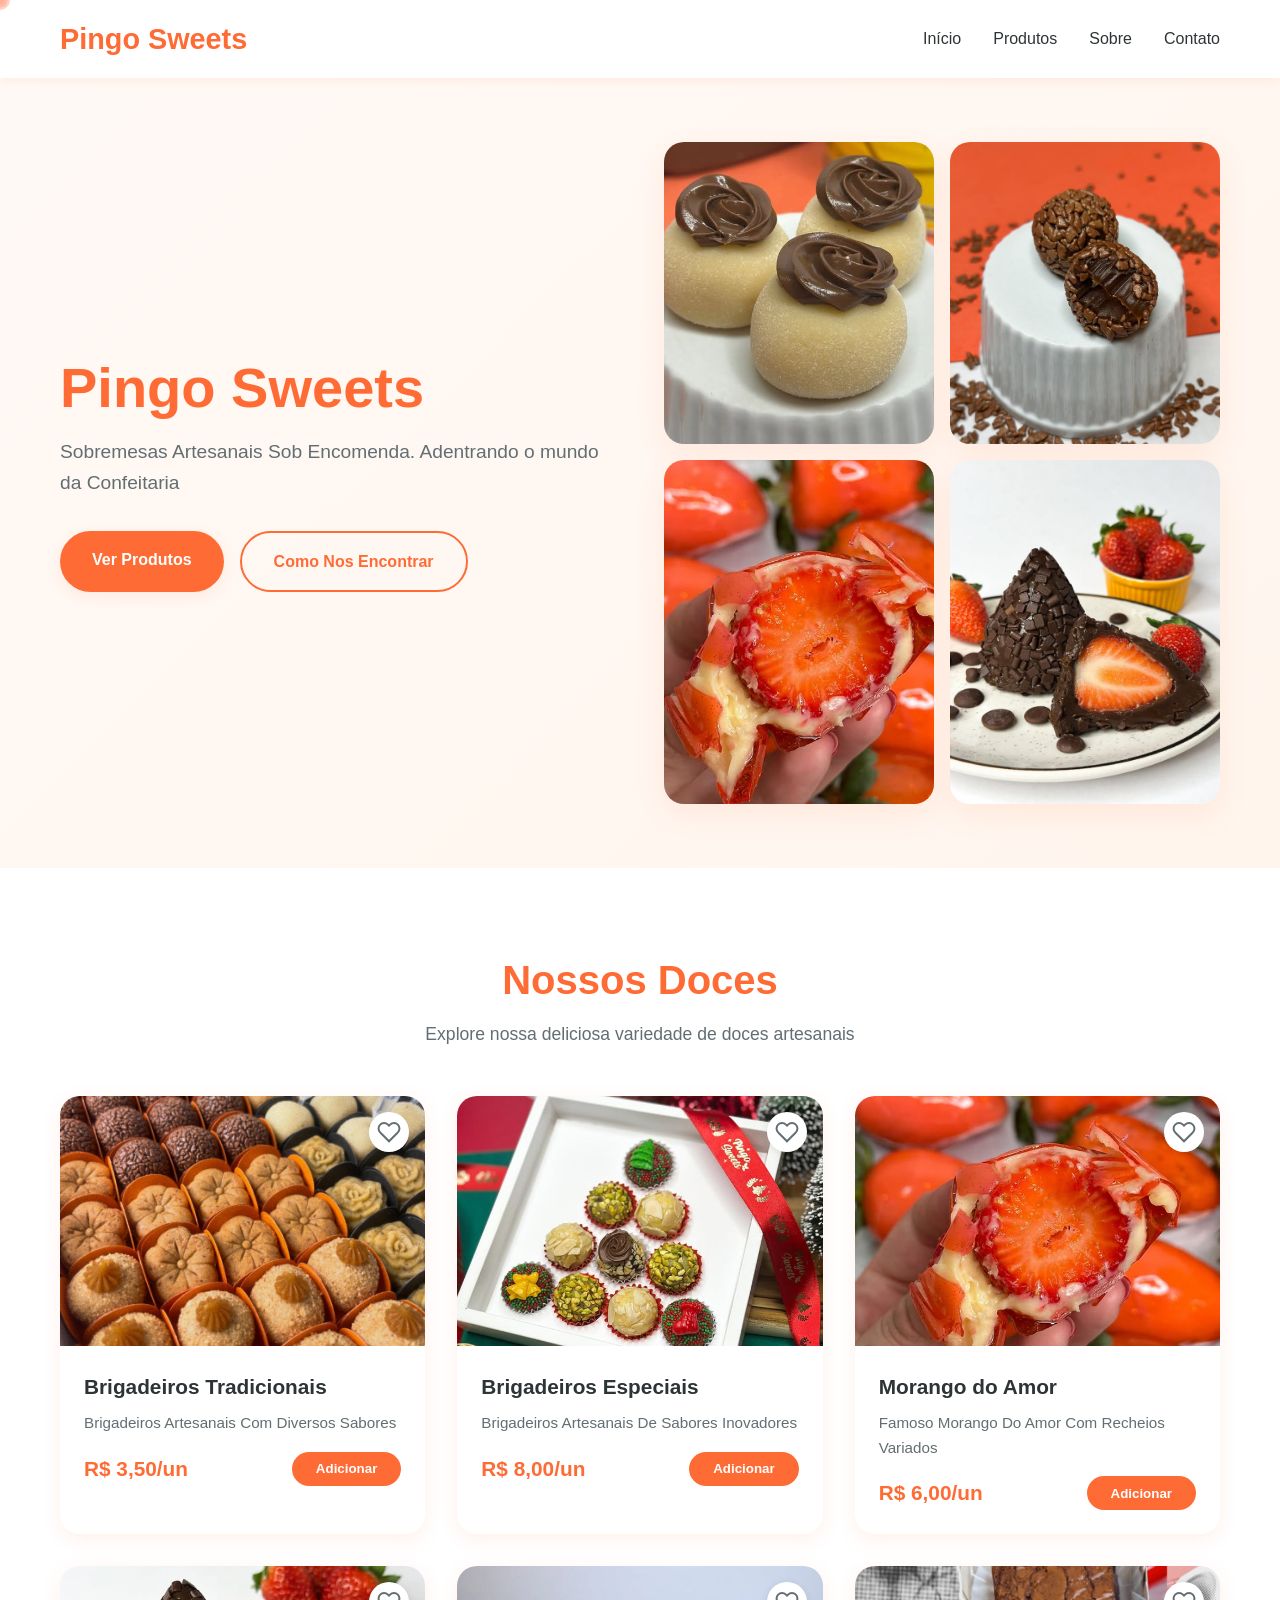
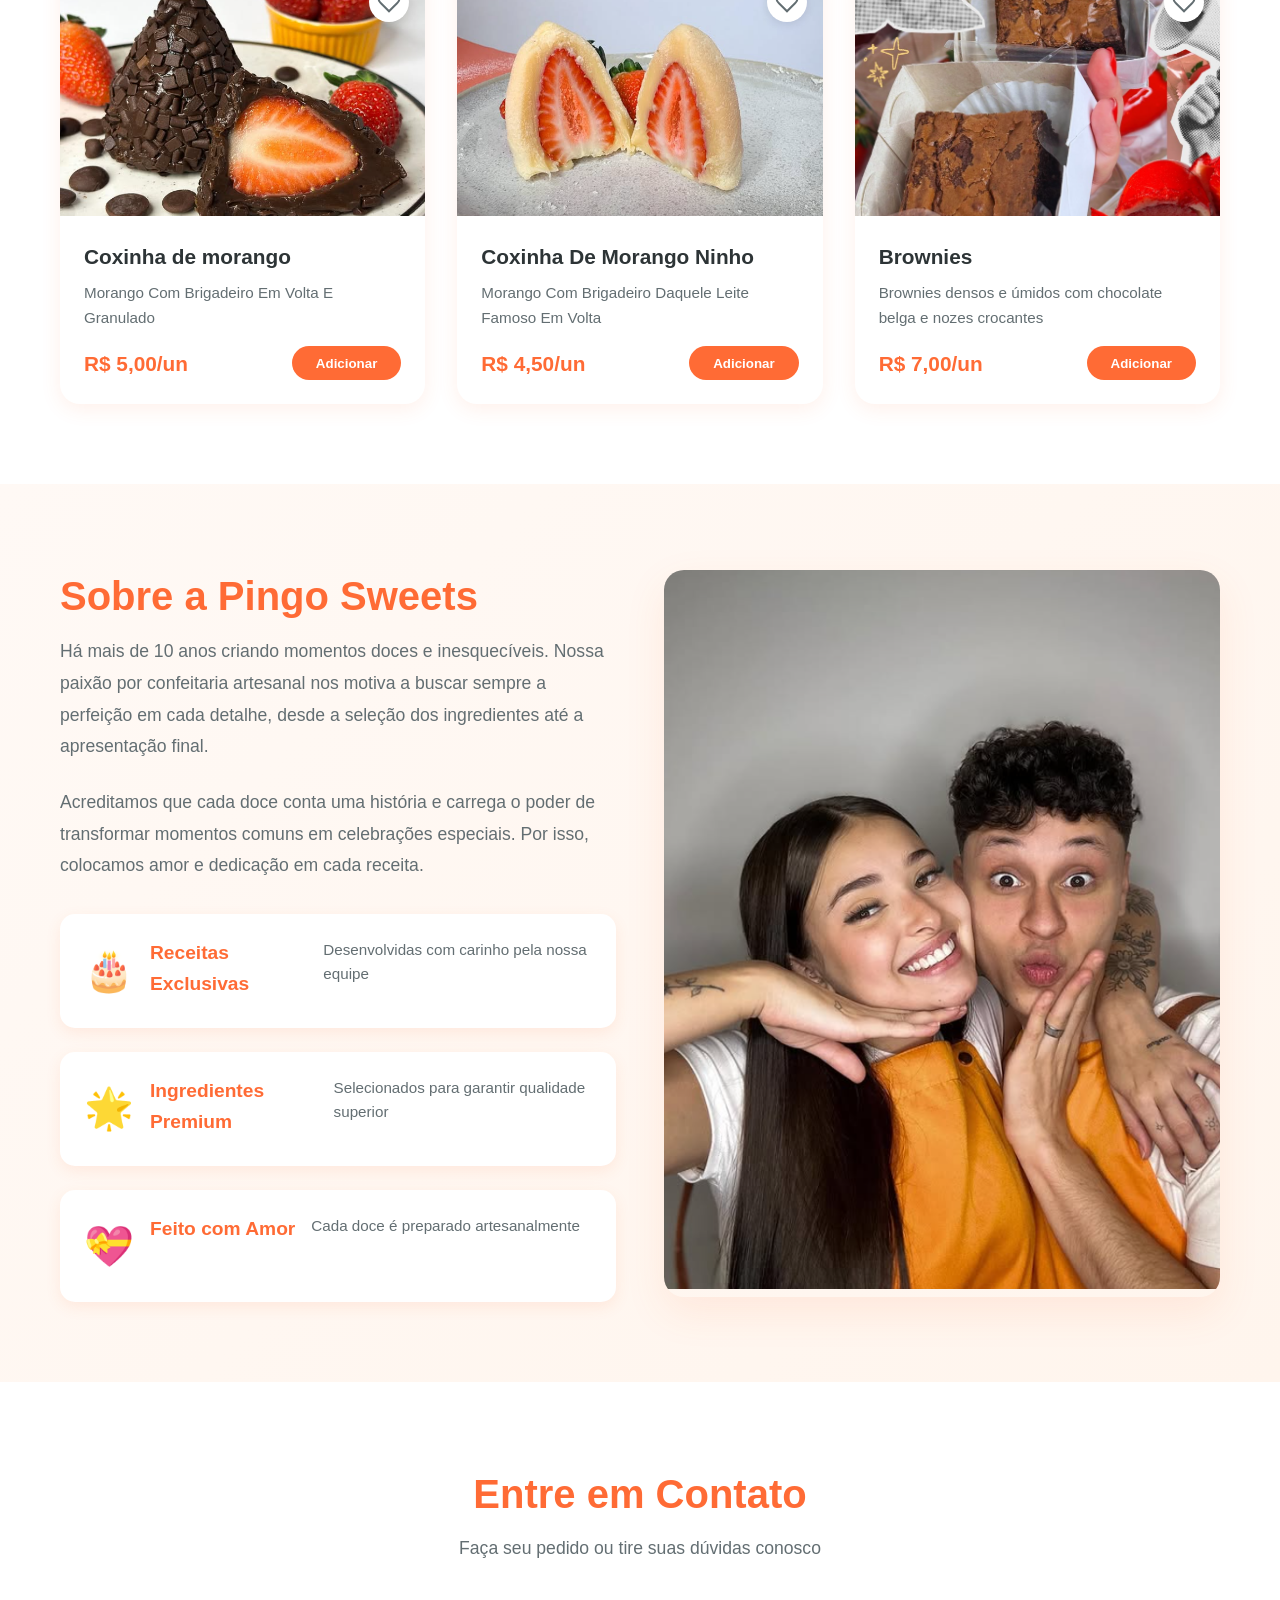
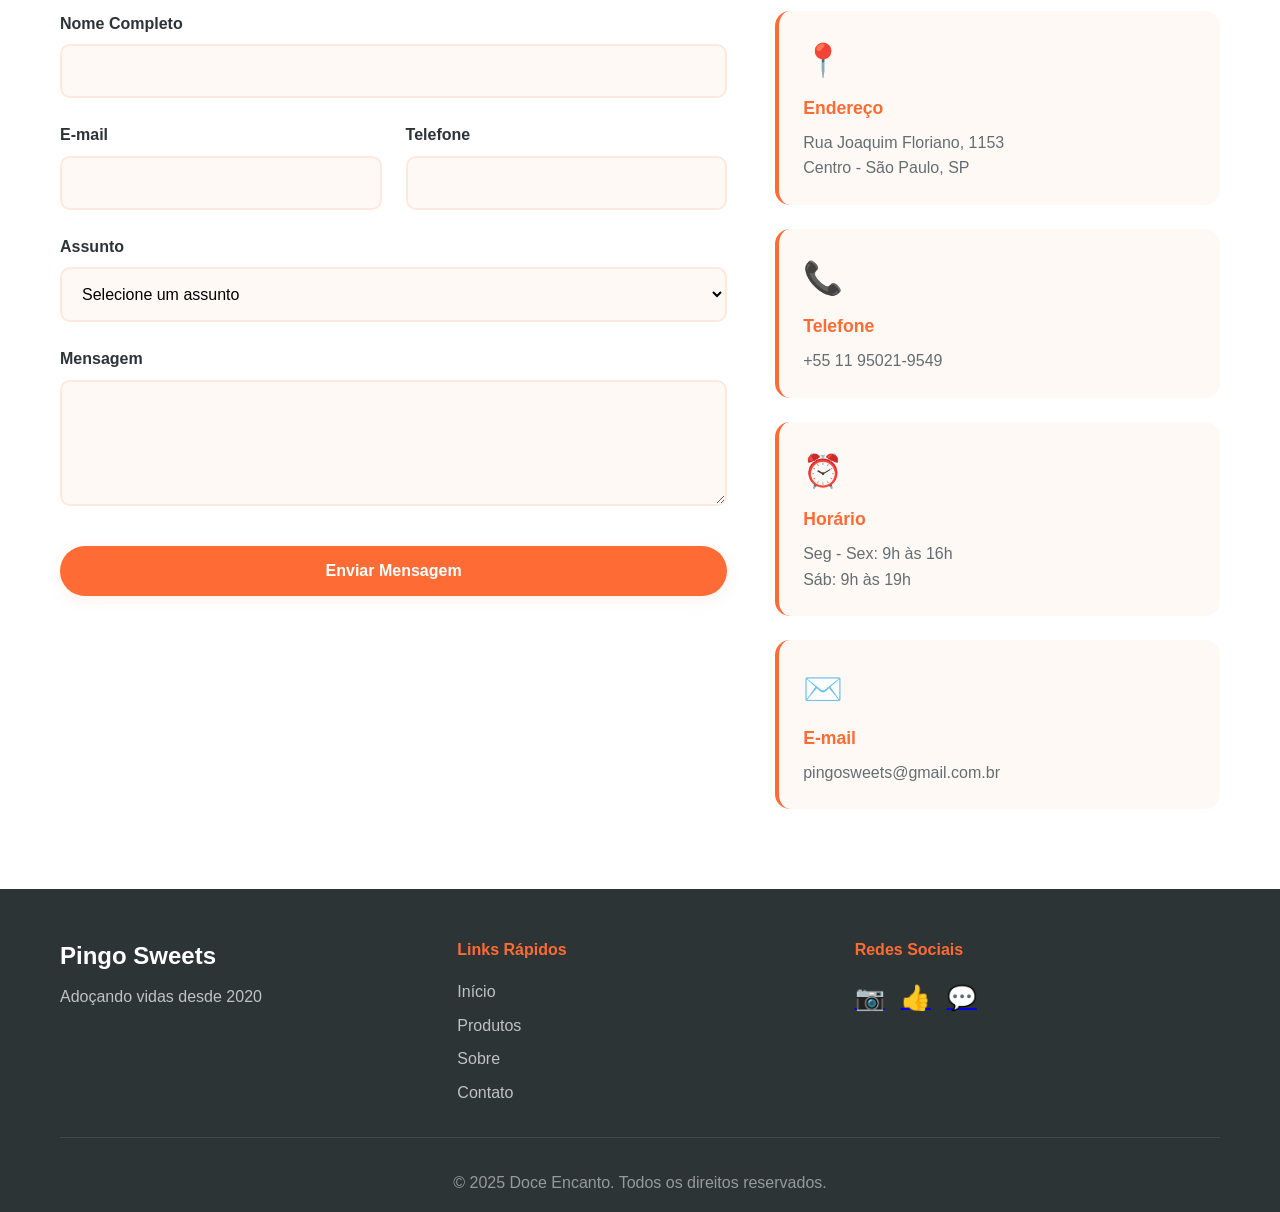
==== arquivos-vscode/index.html @ 6683da16 "mais algumas configurações" ====
<!DOCTYPE html>
<html lang="pt-BR">
<head>
    <meta charset="UTF-8">
    <meta name="viewport" content="width=device-width, initial-scale=1.0">
    <title>Pingo Sweets - Doces Artesanais</title>
    <link rel="stylesheet" href="styles.css">
</head>
<body>
    <!-- Header -->
    <header class="header">
        <div class="container">
            <div class="header-content">
                <h1 class="logo">Pingo Sweets</h1>
                <nav class="nav">
                    <a href="#home" class="nav-link">Início</a>
                    <a href="#products" class="nav-link">Produtos</a>
                    <a href="#about" class="nav-link">Sobre</a>
                    <a href="#contact" class="nav-link">Contato</a>
                </nav>
                <button class="menu-toggle" aria-label="Menu">
                    <span></span>
                    <span></span>
                    <span></span>
                </button>
            </div>
        </div>
    </header>

    <!-- Hero Section -->
    <section id="home" class="hero">
        <div class="container">
            <div class="hero-content">
                <div class="hero-text">
                    <h2 class="hero-title">Pingo Sweets</h2>
                    <p class="hero-description">
                        Sobremesas Artesanais Sob Encomenda. Adentrando o mundo da Confeitaria
                    </p>
                    <div class="hero-buttons">
                        <a href="#products" class="btn btn-primary">Ver Produtos</a>
                        <a href="#contact" class="btn btn-secondary">Como Nos Encontrar</a>
                    </div>
                </div>
                <div class="hero-images">
                    <div class="image-card" data-tilt>
                        <img src="../imagens/ninho-nutella.png" alt="Brigadeiros de ninho com nutella">
                    </div>
                    <div class="image-card" data-tilt>
                        <img src="../imagens/tradicional.png" alt="Brigadeiros tradicionais">
                    </div>
                    <div class="image-card" data-tilt>
                        <img src="../imagens/morango-do-amor.png" alt="Morango do Amor">
                    </div>
                    <div class="image-card" data-tilt>
                        <img src="../imagens/morango-brigadeiro.png" alt="Cake pops">
                    </div>
                </div>
            </div>
        </div>
    </section>

    <!-- Products Section -->
    <section id="products" class="products">
        <div class="container">
            <div class="section-header">
                <h2 class="section-title">Nossos Doces</h2>
                <p class="section-description">Explore nossa deliciosa variedade de doces artesanais</p>
            </div>
            <div class="products-grid">
                <div class="product-card">
                    <div class="product-image">
                        <img src="../imagens/encomenda.png" alt="Brigadeiros Gourmet">
                        <button class="favorite-btn" aria-label="Favoritar">
                            <svg width="24" height="24" viewBox="0 0 24 24" fill="none" stroke="currentColor" stroke-width="2">
                                <path d="M20.84 4.61a5.5 5.5 0 0 0-7.78 0L12 5.67l-1.06-1.06a5.5 5.5 0 0 0-7.78 7.78l1.06 1.06L12 21.23l7.78-7.78 1.06-1.06a5.5 5.5 0 0 0 0-7.78z"></path>
                            </svg>
                        </button>
                    </div>
                    <div class="product-info">
                        <h3 class="product-name">Brigadeiros Tradicionais</h3>
                        <p class="product-description">Brigadeiros Artesanais Com Diversos Sabores </p>
                        <div class="product-footer">
                            <span class="product-price">R$ 3,50/un</span>
                            <button class="btn-add">Adicionar</button>
                        </div>
                    </div>
                </div>

                <div class="product-card">
                    <div class="product-image">
                        <img src="../imagens/caixinha-natal.png" alt="Brownies deliciosos">
                        <button class="favorite-btn" aria-label="Favoritar">
                            <svg width="24" height="24" viewBox="0 0 24 24" fill="none" stroke="currentColor" stroke-width="2">
                                <path d="M20.84 4.61a5.5 5.5 0 0 0-7.78 0L12 5.67l-1.06-1.06a5.5 5.5 0 0 0-7.78 7.78l1.06 1.06L12 21.23l7.78-7.78 1.06-1.06a5.5 5.5 0 0 0 0-7.78z"></path>
                            </svg>
                        </button>
                    </div>
                    <div class="product-info">
                        <h3 class="product-name">Brigadeiros Especiais </h3>
                        <p class="product-description">Brigadeiros Artesanais De Sabores Inovadores </p>
                        <div class="product-footer">
                            <span class="product-price">R$ 8,00/un</span>
                            <button class="btn-add">Adicionar</button>
                        </div>
                    </div>
                </div>

                <div class="product-card">
                    <div class="product-image">
                        <img src="../imagens/morango-do-amor.png" alt="Morango do Amor">
                        <button class="favorite-btn" aria-label="Favoritar">
                            <svg width="24" height="24" viewBox="0 0 24 24" fill="none" stroke="currentColor" stroke-width="2">
                                <path d="M20.84 4.61a5.5 5.5 0 0 0-7.78 0L12 5.67l-1.06-1.06a5.5 5.5 0 0 0-7.78 7.78l1.06 1.06L12 21.23l7.78-7.78 1.06-1.06a5.5 5.5 0 0 0 0-7.78z"></path>
                            </svg>
                        </button>
                    </div>
                    <div class="product-info">
                        <h3 class="product-name">Morango do Amor</h3>
                        <p class="product-description">Famoso Morango Do Amor Com Recheios Variados </p>
                        <div class="product-footer">
                            <span class="product-price">R$ 6,00/un</span>
                            <button class="btn-add">Adicionar</button>
                        </div>
                    </div>
                </div>

                <div class="product-card">
                    <div class="product-image">
                        <img src="../imagens/morango-brigadeiro.png" alt="coxinha de morango com brigadeiro">
                        <button class="favorite-btn" aria-label="Favoritar">
                            <svg width="24" height="24" viewBox="0 0 24 24" fill="none" stroke="currentColor" stroke-width="2">
                                <path d="M20.84 4.61a5.5 5.5 0 0 0-7.78 0L12 5.67l-1.06-1.06a5.5 5.5 0 0 0-7.78 7.78l1.06 1.06L12 21.23l7.78-7.78 1.06-1.06a5.5 5.5 0 0 0 0-7.78z"></path>
                            </svg>
                        </button>
                    </div>
                    <div class="product-info">
                        <h3 class="product-name">Coxinha de morango </h3>
                        <p class="product-description">Morango Com Brigadeiro Em Volta E Granulado</p>
                        <div class="product-footer">
                            <span class="product-price">R$ 5,00/un</span>
                            <button class="btn-add">Adicionar</button>
                        </div>
                    </div>
                </div>

                <div class="product-card">
                    <div class="product-image">
                        <img src="../imagens/morango-ninho.png" alt="coxinha de morango sabor brigadeiro de leite ninho">
                        <button class="favorite-btn" aria-label="Favoritar">
                            <svg width="24" height="24" viewBox="0 0 24 24" fill="none" stroke="currentColor" stroke-width="2">
                                <path d="M20.84 4.61a5.5 5.5 0 0 0-7.78 0L12 5.67l-1.06-1.06a5.5 5.5 0 0 0-7.78 7.78l1.06 1.06L12 21.23l7.78-7.78 1.06-1.06a5.5 5.5 0 0 0 0-7.78z"></path>
                            </svg>
                        </button>
                    </div>
                    <div class="product-info">
                        <h3 class="product-name">Coxinha De Morango Ninho</h3>
                        <p class="product-description">Morango Com Brigadeiro Daquele Leite Famoso Em Volta</p>
                        <div class="product-footer">
                            <span class="product-price">R$ 4,50/un</span>
                            <button class="btn-add">Adicionar</button>
                        </div>
                    </div>
                </div>

                <div class="product-card">
                    <div class="product-image">
                        <img src="../imagens/brownie1.png" alt="Brownies">
                        <button class="favorite-btn" aria-label="Favoritar">
                            <svg width="24" height="24" viewBox="0 0 24 24" fill="none" stroke="currentColor" stroke-width="2">
                                <path d="M20.84 4.61a5.5 5.5 0 0 0-7.78 0L12 5.67l-1.06-1.06a5.5 5.5 0 0 0-7.78 7.78l1.06 1.06L12 21.23l7.78-7.78 1.06-1.06a5.5 5.5 0 0 0 0-7.78z"></path>
                            </svg>
                        </button>
                    </div>
                    <div class="product-info">
                        <h3 class="product-name">Brownies</h3>
                        <p class="product-description">Brownies densos e úmidos com chocolate belga e nozes crocantes</p>
                        <div class="product-footer">
                            <span class="product-price">R$ 7,00/un</span>
                            <button class="btn-add">Adicionar</button>
                        </div>
                    </div>
                </div>
            </div>
        </div>
    </section>

    <!-- About Section -->
    <section id="about" class="about">
        <div class="container">
            <div class="about-content">
                <div class="about-text">
                    <h2 class="section-title">Sobre a Pingo Sweets</h2>
                    <p class="about-description">
                        Há mais de 10 anos criando momentos doces e inesquecíveis. Nossa paixão por confeitaria 
                        artesanal nos motiva a buscar sempre a perfeição em cada detalhe, desde a seleção dos 
                        ingredientes até a apresentação final.
                    </p>
                    <p class="about-description">
                        Acreditamos que cada doce conta uma história e carrega o poder de transformar momentos 
                        comuns em celebrações especiais. Por isso, colocamos amor e dedicação em cada receita.
                    </p>
                    <div class="features">
                        <div class="feature-item">
                            <div class="feature-icon">🎂</div>
                            <h3 class="feature-title">Receitas Exclusivas</h3>
                            <p class="feature-description">Desenvolvidas com carinho pela nossa equipe</p>
                        </div>
                        <div class="feature-item">
                            <div class="feature-icon">🌟</div>
                            <h3 class="feature-title">Ingredientes Premium</h3>
                            <p class="feature-description">Selecionados para garantir qualidade superior</p>
                        </div>
                        <div class="feature-item">
                            <div class="feature-icon">💝</div>
                            <h3 class="feature-title">Feito com Amor</h3>
                            <p class="feature-description">Cada doce é preparado artesanalmente</p>
                        </div>
                    </div>
                </div>
                <div class="about-image">
                    <img src="../imagens/diogo-e-gabi.png" alt="Nossa confeitaria">
                </div>
            </div>
        </div>
    </section>

    <!-- Contact Section -->
    <section id="contact" class="contact">
        <div class="container">
            <div class="section-header">
                <h2 class="section-title">Entre em Contato</h2>
                <p class="section-description">Faça seu pedido ou tire suas dúvidas conosco</p>
            </div>
            <div class="contact-content">
                <form class="contact-form" id="contactForm">
                    <div class="form-group">
                        <label for="name">Nome Completo</label>
                        <input type="text" id="name" name="name" required>
                    </div>
                    <div class="form-row">
                        <div class="form-group">
                            <label for="email">E-mail</label>
                            <input type="email" id="email" name="email" required>
                        </div>
                        <div class="form-group">
                            <label for="phone">Telefone</label>
                            <input type="tel" id="phone" name="phone" required>
                        </div>
                    </div>
                    <div class="form-group">
                        <label for="subject">Assunto</label>
                        <select id="subject" name="subject" required>
                            <option value="">Selecione um assunto</option>
                            <option value="pedido">Fazer um Pedido</option>
                            <option value="orcamento">Solicitar Orçamento</option>
                            <option value="duvida">Tirar Dúvidas</option>
                            <option value="outro">Outro</option>
                        </select>
                    </div>
                    <div class="form-group">
                        <label for="message">Mensagem</label>
                        <textarea id="message" name="message" rows="5" required></textarea>
                    </div>
                    <button type="submit" class="btn btn-primary btn-submit">Enviar Mensagem</button>
                </form>
                <div class="contact-info">
                    <div class="info-card">
                        <div class="info-icon">📍</div>
                        <h3>Endereço</h3>
                        <p>Rua Joaquim Floriano, 1153<br>Centro - São Paulo, SP</p>
                    </div>
                    <div class="info-card">
                        <div class="info-icon">📞</div>
                        <h3>Telefone</h3>
                        <p>+55 11 95021-9549</p>
                    </div>
                    <div class="info-card">
                        <div class="info-icon">⏰</div>
                        <h3>Horário</h3>
                        <p>Seg - Sex: 9h às 16h<br>Sáb: 9h às 19h</p>
                    </div>
                    <div class="info-card">
                        <div class="info-icon">✉️</div>
                        <h3>E-mail</h3>
                        <p>pingosweets@gmail.com.br</p>
                    </div>
                </div>
            </div>
        </div>
    </section>

    <!-- Footer -->
    <footer class="footer">
        <div class="container">
            <div class="footer-content">
                <div class="footer-section">
                    <h3 class="footer-title">Pingo Sweets</h3>
                    <p class="footer-text">Adoçando vidas desde 2020</p>
                </div>
                <div class="footer-section">
                    <h4 class="footer-subtitle">Links Rápidos</h4>
                    <ul class="footer-links">
                        <li><a href="#home">Início</a></li>
                        <li><a href="#products">Produtos</a></li>
                        <li><a href="#about">Sobre</a></li>
                        <li><a href="#contact">Contato</a></li>
                    </ul>
                </div>
                <div class="footer-section">
                    <h4 class="footer-subtitle">Redes Sociais</h4>
                    <div class="social-links">
                        <a href="https://www.instagram.com/pingo_sweets/" aria-label="Instagram">📷</a>
                        <a href="#" aria-label="Facebook">👍</a>
                        <a href="+55 11 95021-9549" aria-label="WhatsApp">💬</a>
                    </div>
                </div>
            </div>
            <div class="footer-bottom">
                <p>&copy; 2025 Doce Encanto. Todos os direitos reservados.</p>
            </div>
        </div>
    </footer>

    <script src="script.js"></script>
</body>
</html>
---- arquivos-vscode/styles.css ----
/* Reset e Variáveis */
* {
  margin: 0;
  padding: 0;
  box-sizing: border-box;
}

:root {
  --primary: #ff6b35;
  --primary-dark: #e55a2b;
  --primary-light: #ff8c5f;
  --secondary: #ffd23f;
  --accent: #ff4757;
  --background: #fff9f5;
  --surface: #ffffff;
  --text: #2d3436;
  --text-light: #636e72;
  --border: #ffe8dc;
  --shadow: rgba(255, 107, 53, 0.1);
  --shadow-hover: rgba(255, 107, 53, 0.2);
}

body {
  font-family: "Segoe UI", Tahoma, Geneva, Verdana, sans-serif;
  background-color: var(--background);
  color: var(--text);
  line-height: 1.6;
  overflow-x: hidden;
}

.container {
  max-width: 1200px;
  margin: 0 auto;
  padding: 0 20px;
}

/* Header */
.header {
  background: var(--surface);
  box-shadow: 0 2px 10px var(--shadow);
  position: sticky;
  top: 0;
  z-index: 1000;
  transition: all 0.3s ease;
}

.header.scrolled {
  box-shadow: 0 4px 20px var(--shadow-hover);
}

.header-content {
  display: flex;
  justify-content: space-between;
  align-items: center;
  padding: 1rem 0;
}

.logo {
  font-size: 1.8rem;
  font-weight: bold;
  color: var(--primary);
  cursor: pointer;
  transition: transform 0.3s ease;
}

.logo:hover {
  transform: scale(1.05);
}

.nav {
  display: flex;
  gap: 2rem;
}

.nav-link {
  color: var(--text);
  text-decoration: none;
  font-weight: 500;
  position: relative;
  transition: color 0.3s ease;
}

.nav-link::after {
  content: "";
  position: absolute;
  bottom: -5px;
  left: 0;
  width: 0;
  height: 2px;
  background: var(--primary);
  transition: width 0.3s ease;
}

.nav-link:hover {
  color: var(--primary);
}

.nav-link:hover::after {
  width: 100%;
}

.menu-toggle {
  display: none;
  flex-direction: column;
  gap: 5px;
  background: none;
  border: none;
  cursor: pointer;
  padding: 5px;
}

.menu-toggle span {
  width: 25px;
  height: 3px;
  background: var(--primary);
  border-radius: 3px;
  transition: all 0.3s ease;
}

/* Hero Section */
.hero {
  padding: 4rem 0;
  background: linear-gradient(135deg, var(--background) 0%, #fff5ed 100%);
}

.hero-content {
  display: grid;
  grid-template-columns: 1fr 1fr;
  gap: 3rem;
  align-items: center;
}

.hero-title {
  font-size: 3.5rem;
  color: var(--primary);
  margin-bottom: 1rem;
  line-height: 1.2;
  animation: fadeInUp 0.8s ease;
}

.hero-description {
  font-size: 1.2rem;
  color: var(--text-light);
  margin-bottom: 2rem;
  animation: fadeInUp 0.8s ease 0.2s backwards;
}

.hero-buttons {
  display: flex;
  gap: 1rem;
  animation: fadeInUp 0.8s ease 0.4s backwards;
}

.btn {
  padding: 1rem 2rem;
  border-radius: 50px;
  text-decoration: none;
  font-weight: 600;
  transition: all 0.3s ease;
  display: inline-block;
  border: none;
  cursor: pointer;
  font-size: 1rem;
}

.btn-primary {
  background: var(--primary);
  color: white;
  box-shadow: 0 4px 15px var(--shadow);
}

.btn-primary:hover {
  background: var(--primary-dark);
  transform: translateY(-2px);
  box-shadow: 0 6px 20px var(--shadow-hover);
}

.btn-secondary {
  background: transparent;
  color: var(--primary);
  border: 2px solid var(--primary);
}

.btn-secondary:hover {
  background: var(--primary);
  color: white;
  transform: translateY(-2px);
}

.hero-images {
  display: grid;
  grid-template-columns: repeat(2, 1fr);
  gap: 1rem;
  animation: fadeIn 1s ease 0.6s backwards;
}

.image-card {
  border-radius: 20px;
  overflow: hidden;
  box-shadow: 0 10px 30px var(--shadow);
  transition: all 0.4s ease;
  cursor: pointer;
  position: relative;
}

.image-card::before {
  content: "";
  position: absolute;
  top: 0;
  left: 0;
  right: 0;
  bottom: 0;
  background: linear-gradient(135deg, rgba(255, 107, 53, 0.3), rgba(255, 210, 63, 0.3));
  opacity: 0;
  transition: opacity 0.4s ease;
  z-index: 1;
}

.image-card:hover::before {
  opacity: 1;
}

.image-card:hover {
  transform: translateY(-10px) scale(1.05);
  box-shadow: 0 15px 40px var(--shadow-hover);
}

.image-card img {
  width: 100%;
  height: 100%;
  object-fit: cover;
  transition: transform 0.4s ease;
}

.image-card:hover img {
  transform: scale(1.1);
}

/* Products Section */
.products {
  padding: 5rem 0;
  background: var(--surface);
}

.section-header {
  text-align: center;
  margin-bottom: 3rem;
}

.section-title {
  font-size: 2.5rem;
  color: var(--primary);
  margin-bottom: 0.5rem;
}

.section-description {
  font-size: 1.1rem;
  color: var(--text-light);
}

.products-grid {
  display: grid;
  grid-template-columns: repeat(auto-fit, minmax(300px, 1fr));
  gap: 2rem;
}

.product-card {
  background: var(--surface);
  border-radius: 20px;
  overflow: hidden;
  box-shadow: 0 5px 20px var(--shadow);
  transition: all 0.4s ease;
  animation: fadeInUp 0.6s ease backwards;
}

.product-card:nth-child(1) {
  animation-delay: 0.1s;
}
.product-card:nth-child(2) {
  animation-delay: 0.2s;
}
.product-card:nth-child(3) {
  animation-delay: 0.3s;
}
.product-card:nth-child(4) {
  animation-delay: 0.4s;
}
.product-card:nth-child(5) {
  animation-delay: 0.5s;
}
.product-card:nth-child(6) {
  animation-delay: 0.6s;
}

.product-card:hover {
  transform: translateY(-10px);
  box-shadow: 0 10px 30px var(--shadow-hover);
}

.product-image {
  position: relative;
  overflow: hidden;
  height: 250px;
}

.product-image img {
  width: 100%;
  height: 100%;
  object-fit: cover;
  transition: transform 0.5s ease;
}

.product-card:hover .product-image img {
  transform: scale(1.15) rotate(2deg);
}

.favorite-btn {
  position: absolute;
  top: 1rem;
  right: 1rem;
  background: white;
  border: none;
  width: 40px;
  height: 40px;
  border-radius: 50%;
  display: flex;
  align-items: center;
  justify-content: center;
  cursor: pointer;
  transition: all 0.3s ease;
  box-shadow: 0 2px 10px rgba(0, 0, 0, 0.1);
  z-index: 10;
}

.favorite-btn svg {
  color: var(--text-light);
  transition: all 0.3s ease;
}

.favorite-btn:hover {
  transform: scale(1.1);
  background: var(--primary);
}

.favorite-btn:hover svg {
  color: white;
  fill: white;
}

.favorite-btn.active svg {
  fill: var(--accent);
  color: var(--accent);
}

.product-info {
  padding: 1.5rem;
}

.product-name {
  font-size: 1.3rem;
  color: var(--text);
  margin-bottom: 0.5rem;
}

.product-description {
  color: var(--text-light);
  margin-bottom: 1rem;
  font-size: 0.95rem;
}

.product-footer {
  display: flex;
  justify-content: space-between;
  align-items: center;
}

.product-price {
  font-size: 1.3rem;
  font-weight: bold;
  color: var(--primary);
}

.btn-add {
  background: var(--primary);
  color: white;
  border: none;
  padding: 0.6rem 1.5rem;
  border-radius: 25px;
  cursor: pointer;
  font-weight: 600;
  transition: all 0.3s ease;
}

.btn-add:hover {
  background: var(--primary-dark);
  transform: scale(1.05);
}

/* About Section */
.about {
  padding: 5rem 0;
  background: linear-gradient(135deg, var(--background) 0%, #fff5ed 100%);
}

.about-content {
  display: grid;
  grid-template-columns: 1fr 1fr;
  gap: 3rem;
  align-items: center;
}

.about-description {
  color: var(--text-light);
  margin-bottom: 1.5rem;
  font-size: 1.1rem;
  line-height: 1.8;
}

.features {
  display: grid;
  gap: 1.5rem;
  margin-top: 2rem;
}

.feature-item {
  display: flex;
  gap: 1rem;
  align-items: flex-start;
  padding: 1.5rem;
  background: var(--surface);
  border-radius: 15px;
  box-shadow: 0 5px 15px var(--shadow);
  transition: all 0.3s ease;
}

.feature-item:hover {
  transform: translateX(10px);
  box-shadow: 0 8px 25px var(--shadow-hover);
}

.feature-icon {
  font-size: 2.5rem;
  flex-shrink: 0;
}

.feature-title {
  color: var(--primary);
  margin-bottom: 0.3rem;
  font-size: 1.2rem;
}

.feature-description {
  color: var(--text-light);
  font-size: 0.95rem;
}

.about-image {
  border-radius: 20px;
  overflow: hidden;
  box-shadow: 0 15px 40px var(--shadow);
  transition: transform 0.4s ease;
}

.about-image:hover {
  transform: scale(1.05) rotate(2deg);
}

.about-image img {
  width: 100%;
  height: 100%;
  object-fit: cover;
}

/* Contact Section */
.contact {
  padding: 5rem 0;
  background: var(--surface);
}

.contact-content {
  display: grid;
  grid-template-columns: 1.5fr 1fr;
  gap: 3rem;
  margin-top: 3rem;
}

.contact-form {
  display: flex;
  flex-direction: column;
  gap: 1.5rem;
}

.form-row {
  display: grid;
  grid-template-columns: 1fr 1fr;
  gap: 1.5rem;
}

.form-group {
  display: flex;
  flex-direction: column;
  gap: 0.5rem;
}

.form-group label {
  color: var(--text);
  font-weight: 600;
}

.form-group input,
.form-group select,
.form-group textarea {
  padding: 1rem;
  border: 2px solid var(--border);
  border-radius: 10px;
  font-size: 1rem;
  font-family: inherit;
  transition: all 0.3s ease;
  background: var(--background);
}

.form-group input:focus,
.form-group select:focus,
.form-group textarea:focus {
  outline: none;
  border-color: var(--primary);
  box-shadow: 0 0 0 3px var(--shadow);
}

.form-group textarea {
  resize: vertical;
  min-height: 120px;
}

.btn-submit {
  width: 100%;
  margin-top: 1rem;
}

.contact-info {
  display: flex;
  flex-direction: column;
  gap: 1.5rem;
}

.info-card {
  background: var(--background);
  padding: 1.5rem;
  border-radius: 15px;
  border-left: 4px solid var(--primary);
  transition: all 0.3s ease;
}

.info-card:hover {
  transform: translateX(10px);
  box-shadow: 0 5px 20px var(--shadow);
}

.info-icon {
  font-size: 2rem;
  margin-bottom: 0.5rem;
}

.info-card h3 {
  color: var(--primary);
  margin-bottom: 0.5rem;
  font-size: 1.1rem;
}

.info-card p {
  color: var(--text-light);
  line-height: 1.6;
}

/* Footer */
.footer {
  background: var(--text);
  color: white;
  padding: 3rem 0 1rem;
}

.footer-content {
  display: grid;
  grid-template-columns: repeat(3, 1fr);
  gap: 2rem;
  margin-bottom: 2rem;
}

.footer-title {
  font-size: 1.5rem;
  margin-bottom: 0.5rem;
}

.footer-text {
  color: rgba(255, 255, 255, 0.7);
}

.footer-subtitle {
  color: var(--primary);
  margin-bottom: 1rem;
}

.footer-links {
  list-style: none;
  display: flex;
  flex-direction: column;
  gap: 0.5rem;
}

.footer-links a {
  color: rgba(255, 255, 255, 0.7);
  text-decoration: none;
  transition: color 0.3s ease;
}

.footer-links a:hover {
  color: var(--primary);
}

.social-links {
  display: flex;
  gap: 1rem;
}

.social-links a {
  font-size: 1.5rem;
  transition: transform 0.3s ease;
}

.social-links a:hover {
  transform: scale(1.2);
}

.footer-bottom {
  text-align: center;
  padding-top: 2rem;
  border-top: 1px solid rgba(255, 255, 255, 0.1);
  color: rgba(255, 255, 255, 0.5);
}

/* Animations */
@keyframes fadeIn {
  from {
    opacity: 0;
  }
  to {
    opacity: 1;
  }
}

@keyframes fadeInUp {
  from {
    opacity: 0;
    transform: translateY(30px);
  }
  to {
    opacity: 1;
    transform: translateY(0);
  }
}

/* Responsive */
@media (max-width: 768px) {
  .nav {
    display: none;
    position: absolute;
    top: 100%;
    left: 0;
    right: 0;
    background: var(--surface);
    flex-direction: column;
    padding: 1rem;
    box-shadow: 0 5px 20px var(--shadow);
  }

  .nav.active {
    display: flex;
  }

  .menu-toggle {
    display: flex;
  }

  .menu-toggle.active span:nth-child(1) {
    transform: rotate(45deg) translate(8px, 8px);
  }

  .menu-toggle.active span:nth-child(2) {
    opacity: 0;
  }

  .menu-toggle.active span:nth-child(3) {
    transform: rotate(-45deg) translate(7px, -7px);
  }

  .hero-content,
  .about-content,
  .contact-content {
    grid-template-columns: 1fr;
  }

  .hero-title {
    font-size: 2.5rem;
  }

  .hero-images {
    order: -1;
  }

  .products-grid {
    grid-template-columns: 1fr;
  }

  .form-row {
    grid-template-columns: 1fr;
  }

  .footer-content {
    grid-template-columns: 1fr;
    text-align: center;
  }

  .social-links {
    justify-content: center;
  }
}

@media (max-width: 480px) {
  .hero-title {
    font-size: 2rem;
  }

  .section-title {
    font-size: 2rem;
  }

  .hero-buttons {
    flex-direction: column;
  }

  .btn {
    width: 100%;
    text-align: center;
  }
}

/* Correção: evitar que .hero-images se sobreponha à seção de produtos
   O script aplica transform à `.hero-images` para efeito de parallax, o que cria
   um stacking context e pode fazer os filhos se sobreporem a seções seguintes.
   Aqui forçamos o container do hero a não vazar e elevamos a seção de produtos
   para ficar acima, sem alterar grandes comportamentos visuais. */
.hero {
  position: relative; /* cria contexto para z-index locais */
  overflow: visible; /* permitir sombras, mas controlar stacking abaixo */
}

/* Impede que transform no container empurre visualmente os filhos sobre o próximo conteúdo */
.hero-images {
  transform: none !important; /* override do parallax aplicado via JS */
}

.products {
  position: relative; /* necessário para z-index funcionar */
  z-index: 2; /* coloca a seção de produtos acima do hero-images visualmente */
}

/* Alternativa: se quiser manter parallax, mova o transform para os próprios .image-card
   em script.js em vez de aplicar ao container. */
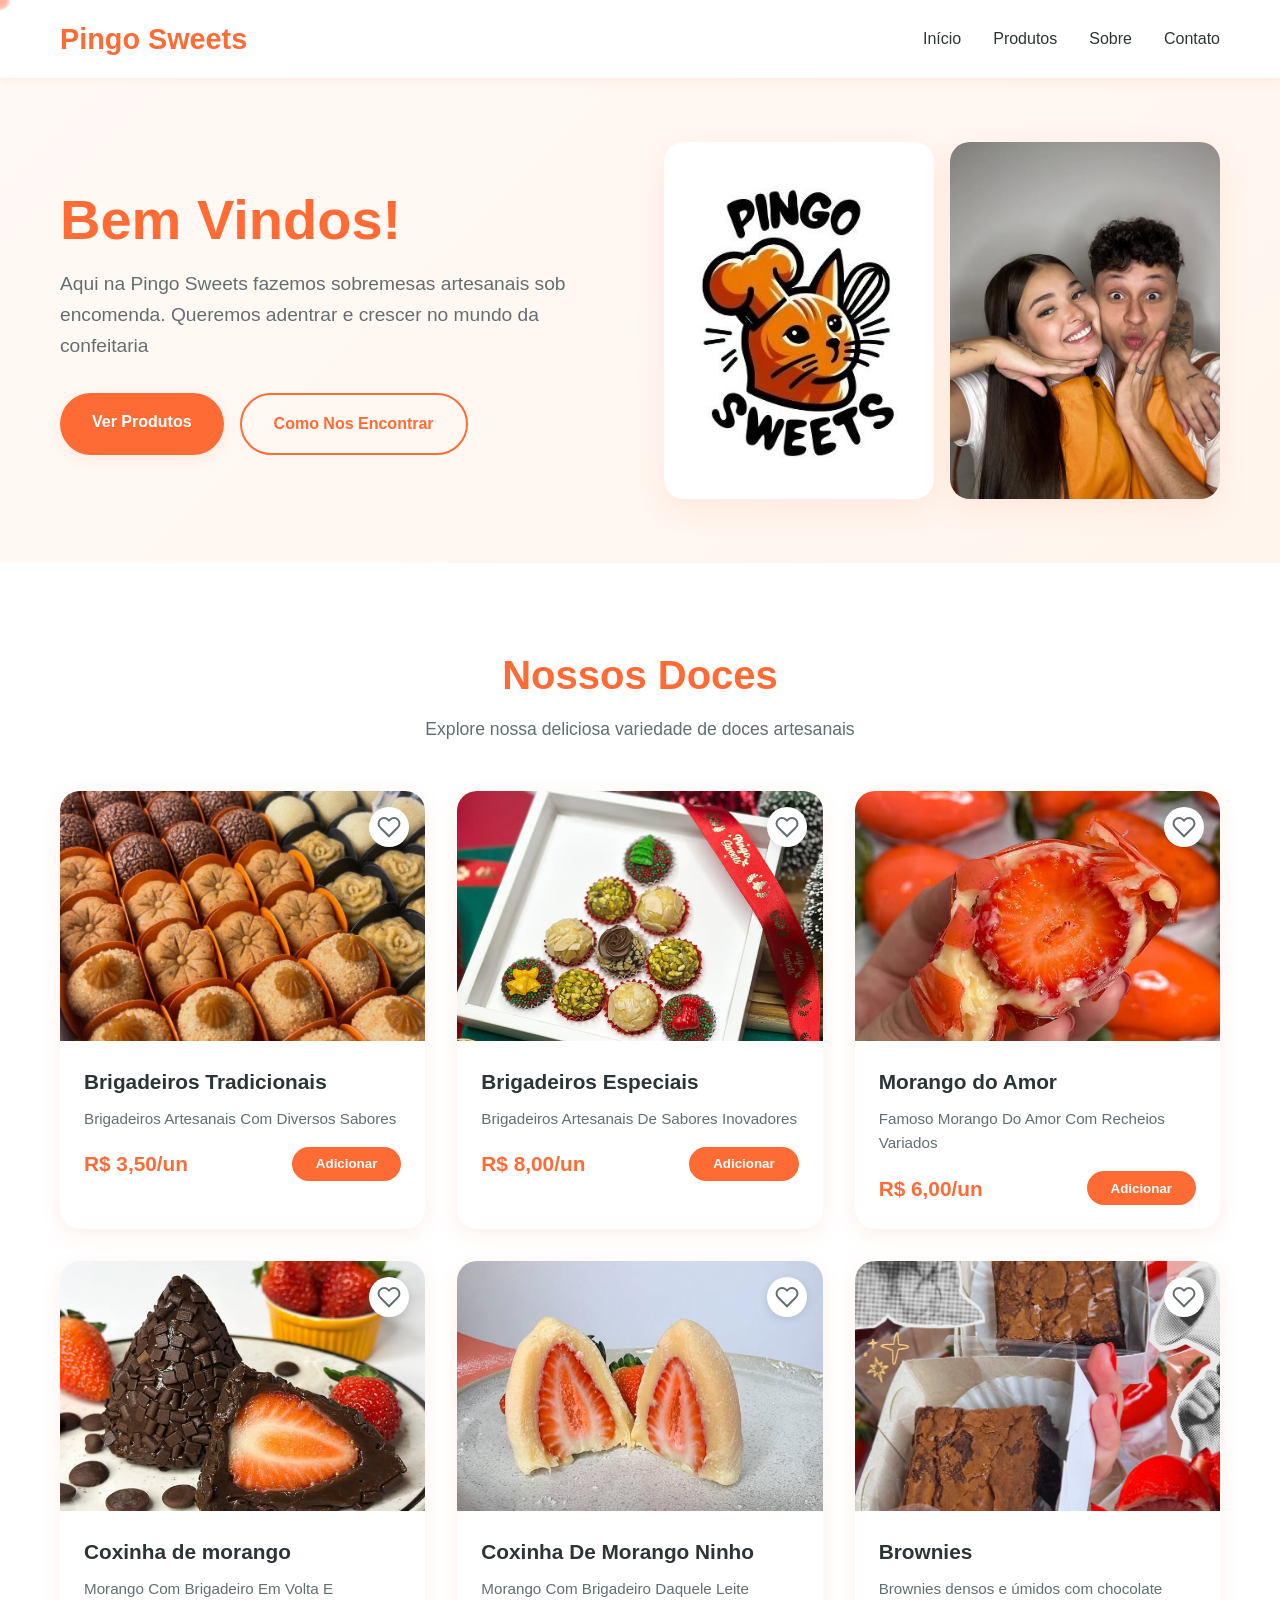
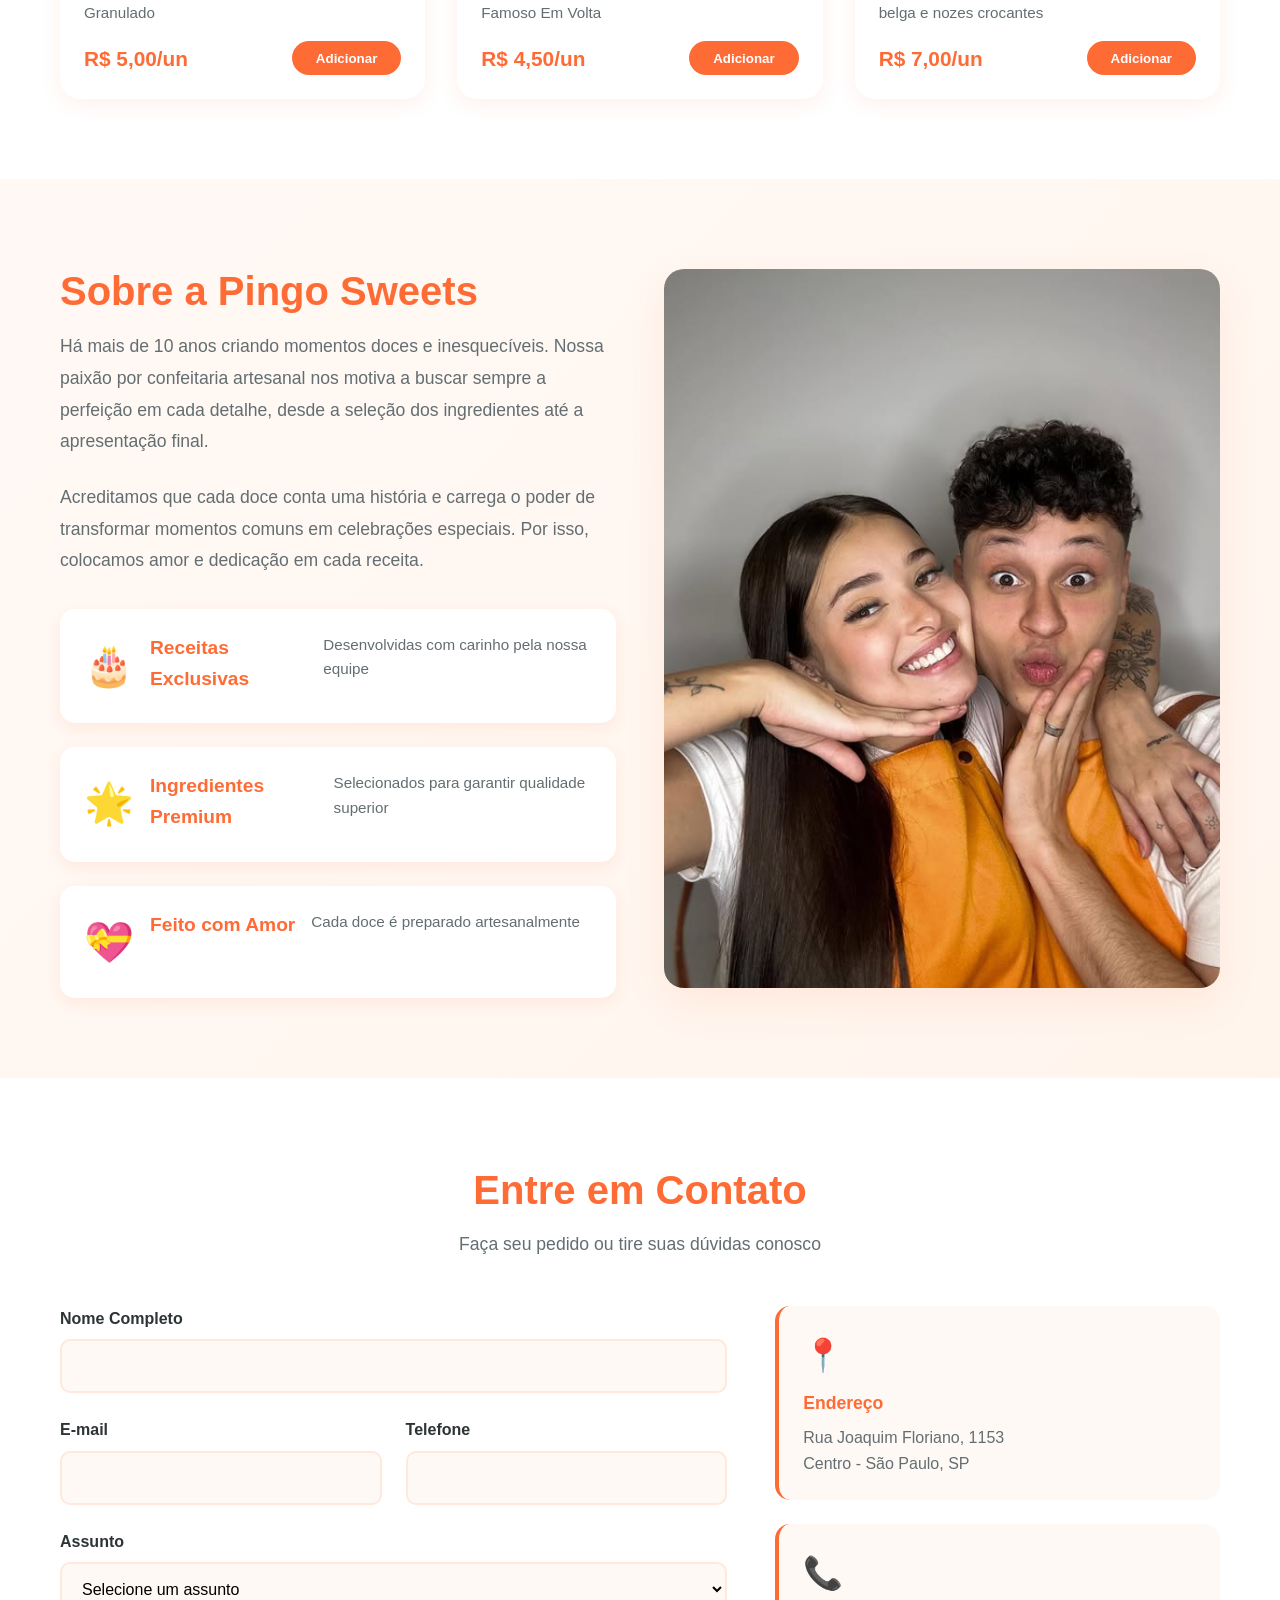
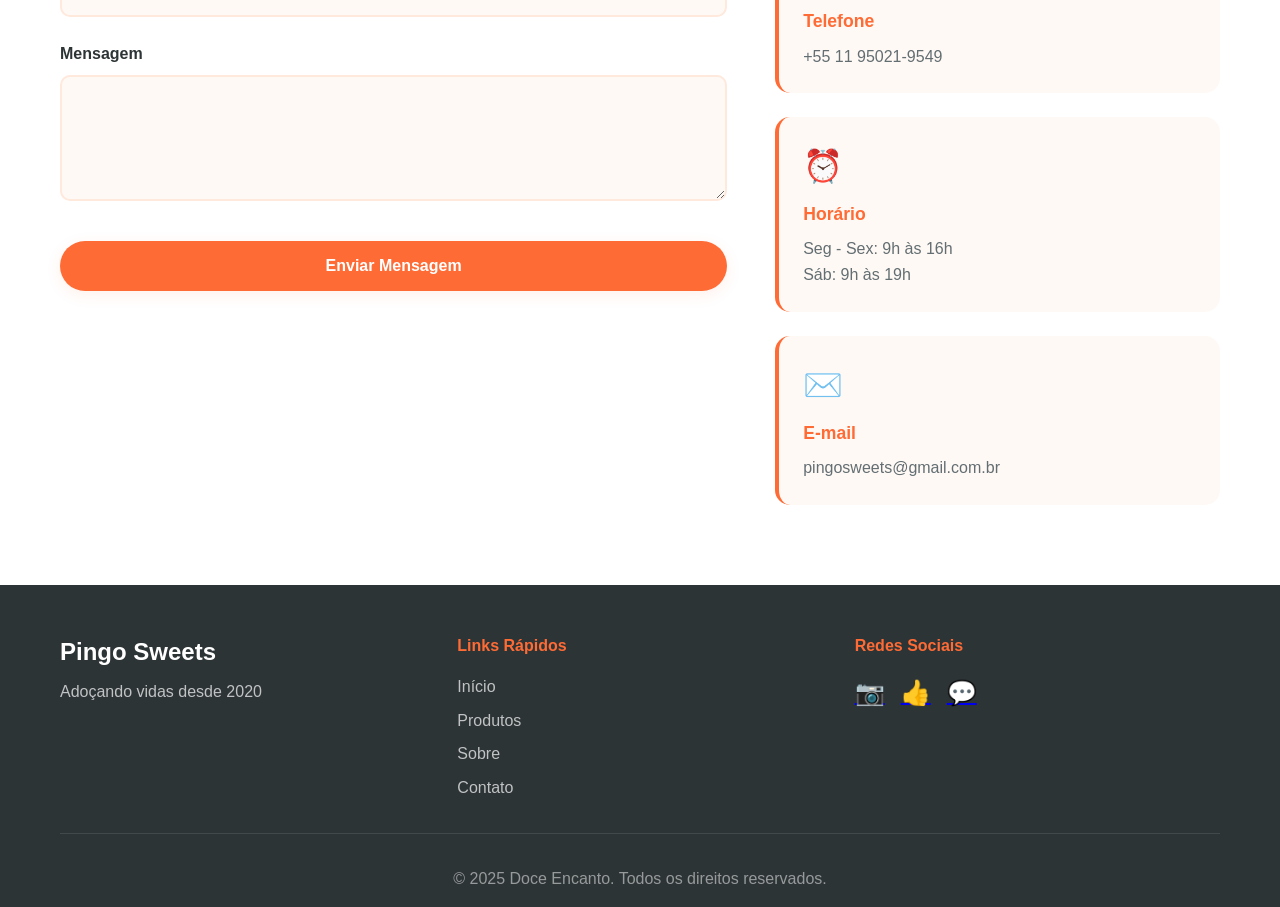
==== commit df58c2c4: "mais algumas alterações" ====
--- a/arquivos-vscode/index.html
+++ b/arquivos-vscode/index.html
@@ -32,9 +32,9 @@
         <div class="container">
             <div class="hero-content">
                 <div class="hero-text">
-                    <h2 class="hero-title">Pingo Sweets</h2>
+                    <h2 class="hero-title">Bem Vindos!</h2>
                     <p class="hero-description">
-                        Sobremesas Artesanais Sob Encomenda. Adentrando o mundo da Confeitaria
+                        Aqui na Pingo Sweets fazemos sobremesas artesanais sob encomenda. Queremos adentrar e crescer no mundo da confeitaria
                     </p>
                     <div class="hero-buttons">
                         <a href="#products" class="btn btn-primary">Ver Produtos</a>
@@ -43,16 +43,10 @@
                 </div>
                 <div class="hero-images">
                     <div class="image-card" data-tilt>
-                        <img src="../imagens/ninho-nutella.png" alt="Brigadeiros de ninho com nutella">
+                        <img src="../imagens/logo.jpg" alt="logo da marca">
                     </div>
                     <div class="image-card" data-tilt>
-                        <img src="../imagens/tradicional.png" alt="Brigadeiros tradicionais">
-                    </div>
-                    <div class="image-card" data-tilt>
-                        <img src="../imagens/morango-do-amor.png" alt="Morango do Amor">
-                    </div>
-                    <div class="image-card" data-tilt>
-                        <img src="../imagens/morango-brigadeiro.png" alt="Cake pops">
+                        <img src="../imagens/diogo-e-gabi.png" alt="os donos da pingo sweets">
                     </div>
                 </div>
             </div>
@@ -218,7 +212,8 @@
                     </div>
                 </div>
                 <div class="about-image">
-                    <img src="../imagens/diogo-e-gabi.png" alt="Nossa confeitaria">
+                    <!-- Vídeo local: substitua ../videos/video.mp4 pelo caminho do seu vídeo -->
+                    <video src="../videos/video.mp4" poster="../imagens/diogo-e-gabi.png" autoplay muted loop playsinline preload="metadata"></video>
                 </div>
             </div>
         </div>
--- a/arquivos-vscode/styles.css
+++ b/arquivos-vscode/styles.css
@@ -471,6 +471,14 @@
   object-fit: cover;
 }
 
+/* Vídeo na seção About com comportamento similar à imagem */
+.about-image video {
+  width: 100%;
+  height: 100%;
+  object-fit: cover;
+  display: block;
+}
+
 /* Contact Section */
 .contact {
   padding: 5rem 0;
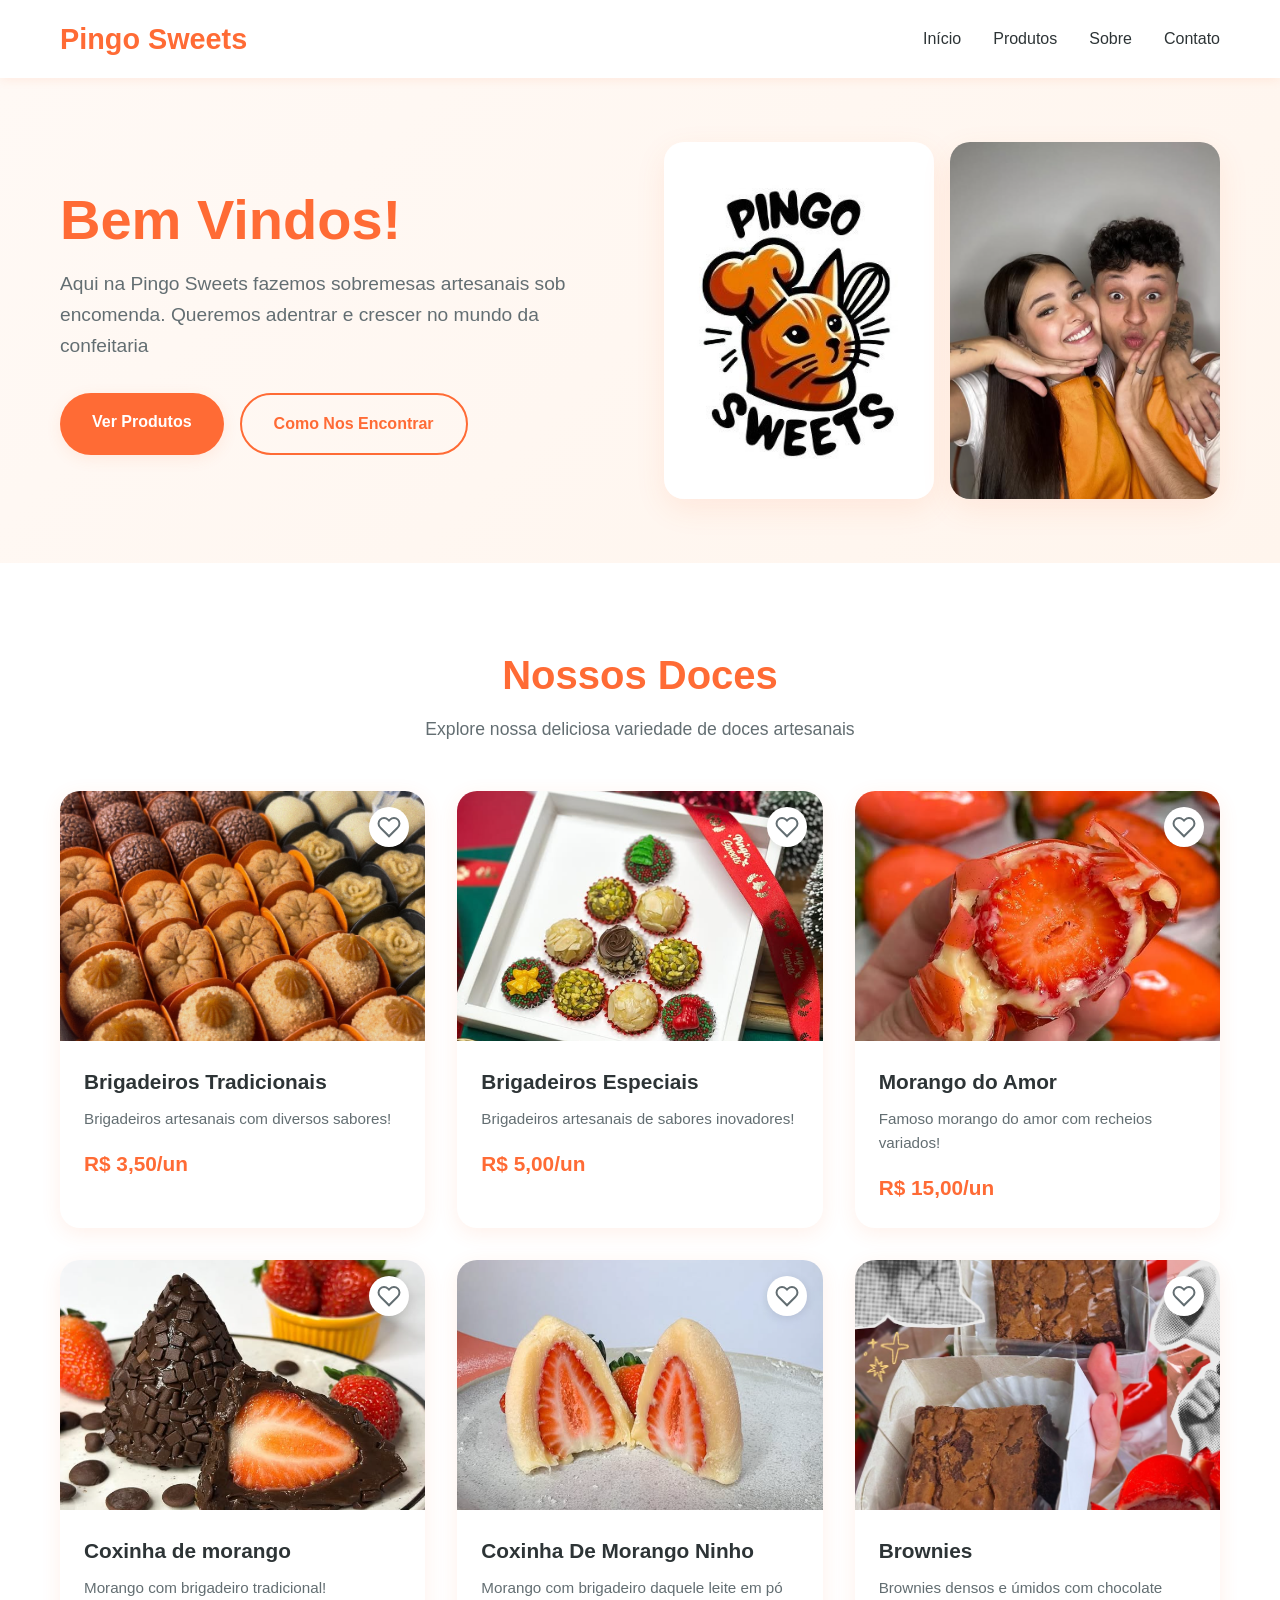
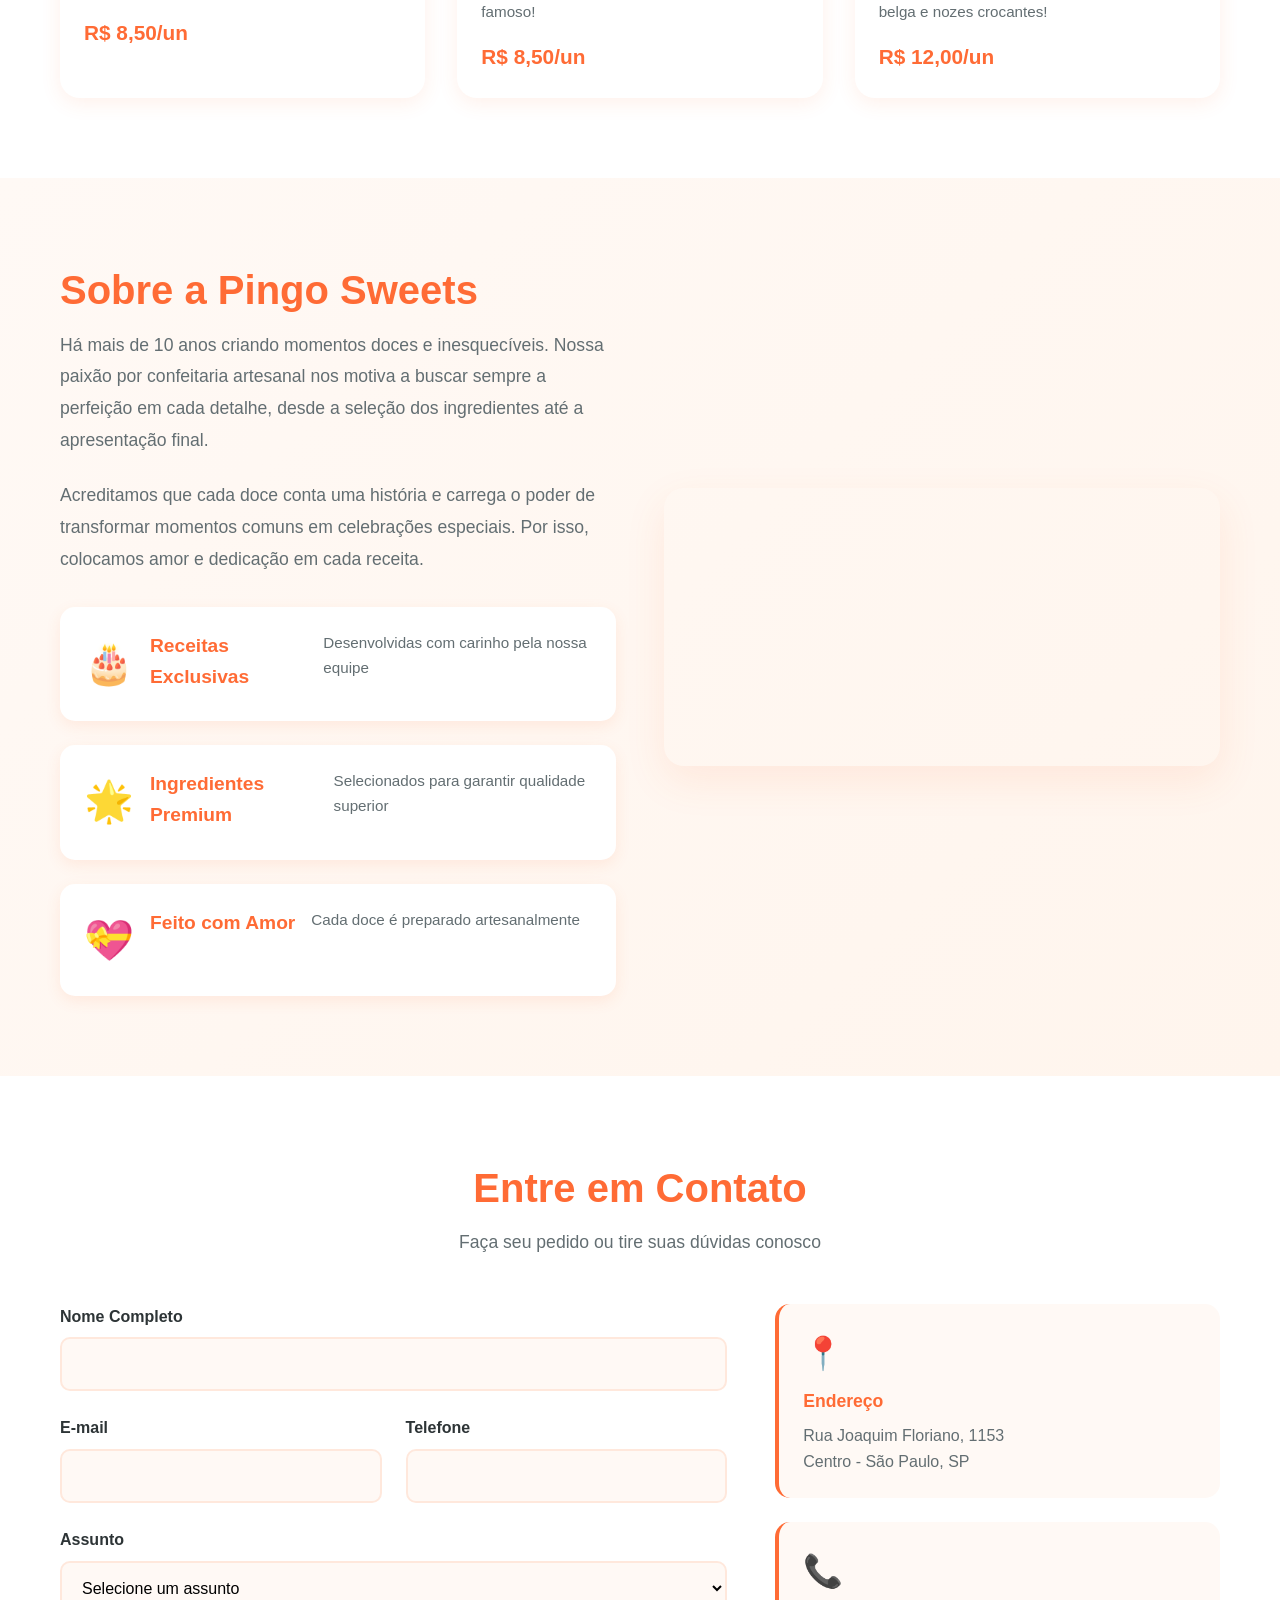
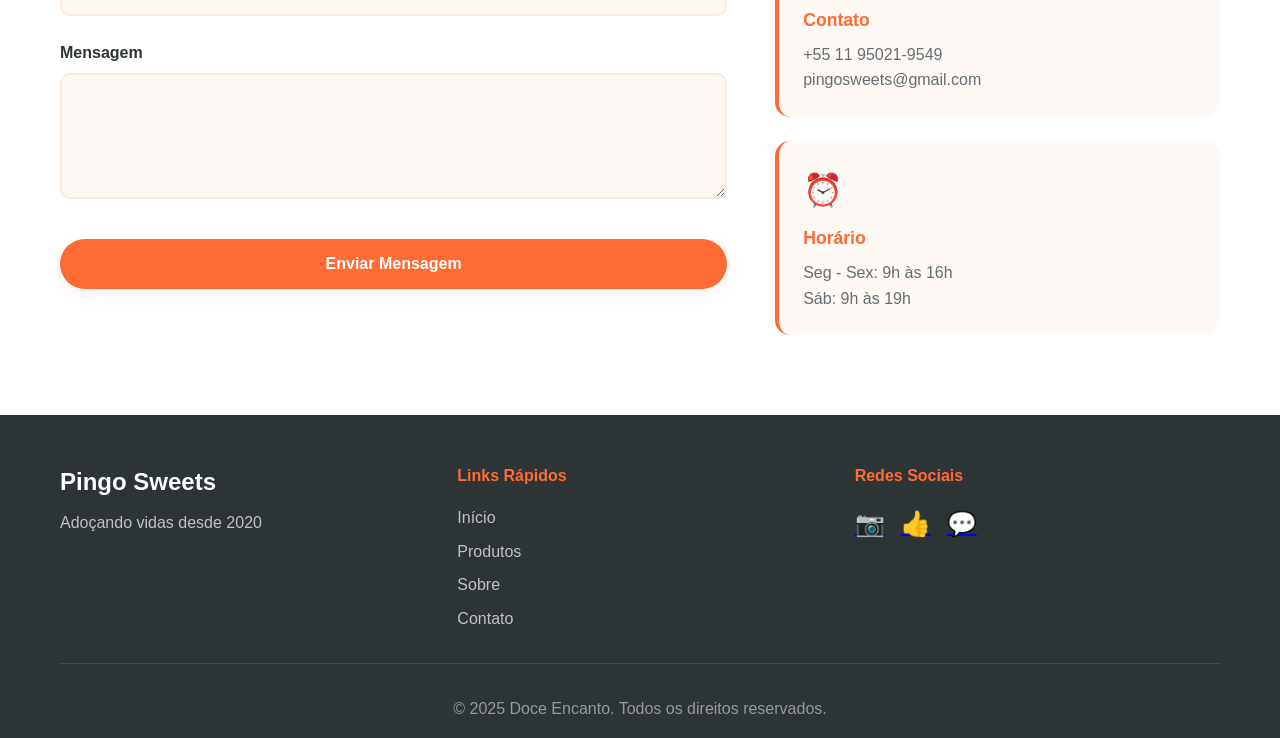
==== commit 9e5c0cd3: "algumas edições" ====
--- a/arquivos-vscode/index.html
+++ b/arquivos-vscode/index.html
@@ -72,10 +72,9 @@
                     </div>
                     <div class="product-info">
                         <h3 class="product-name">Brigadeiros Tradicionais</h3>
-                        <p class="product-description">Brigadeiros Artesanais Com Diversos Sabores </p>
+                        <p class="product-description">Brigadeiros artesanais com diversos sabores! </p>
                         <div class="product-footer">
                             <span class="product-price">R$ 3,50/un</span>
-                            <button class="btn-add">Adicionar</button>
                         </div>
                     </div>
                 </div>
@@ -91,10 +90,9 @@
                     </div>
                     <div class="product-info">
                         <h3 class="product-name">Brigadeiros Especiais </h3>
-                        <p class="product-description">Brigadeiros Artesanais De Sabores Inovadores </p>
-                        <div class="product-footer">
-                            <span class="product-price">R$ 8,00/un</span>
-                            <button class="btn-add">Adicionar</button>
+                        <p class="product-description">Brigadeiros artesanais de sabores inovadores! </p>
+                        <div class="product-footer">
+                            <span class="product-price">R$ 5,00/un</span>
                         </div>
                     </div>
                 </div>
@@ -110,10 +108,9 @@
                     </div>
                     <div class="product-info">
                         <h3 class="product-name">Morango do Amor</h3>
-                        <p class="product-description">Famoso Morango Do Amor Com Recheios Variados </p>
-                        <div class="product-footer">
-                            <span class="product-price">R$ 6,00/un</span>
-                            <button class="btn-add">Adicionar</button>
+                        <p class="product-description">Famoso morango do amor com recheios variados! </p>
+                        <div class="product-footer">
+                            <span class="product-price">R$ 15,00/un</span>
                         </div>
                     </div>
                 </div>
@@ -129,10 +126,9 @@
                     </div>
                     <div class="product-info">
                         <h3 class="product-name">Coxinha de morango </h3>
-                        <p class="product-description">Morango Com Brigadeiro Em Volta E Granulado</p>
-                        <div class="product-footer">
-                            <span class="product-price">R$ 5,00/un</span>
-                            <button class="btn-add">Adicionar</button>
+                        <p class="product-description">Morango com brigadeiro tradicional!</p>
+                        <div class="product-footer">
+                            <span class="product-price">R$ 8,50/un</span>
                         </div>
                     </div>
                 </div>
@@ -148,10 +144,9 @@
                     </div>
                     <div class="product-info">
                         <h3 class="product-name">Coxinha De Morango Ninho</h3>
-                        <p class="product-description">Morango Com Brigadeiro Daquele Leite Famoso Em Volta</p>
-                        <div class="product-footer">
-                            <span class="product-price">R$ 4,50/un</span>
-                            <button class="btn-add">Adicionar</button>
+                        <p class="product-description">Morango com brigadeiro daquele leite em pó famoso!</p>
+                        <div class="product-footer">
+                            <span class="product-price">R$ 8,50/un</span>
                         </div>
                     </div>
                 </div>
@@ -167,10 +162,9 @@
                     </div>
                     <div class="product-info">
                         <h3 class="product-name">Brownies</h3>
-                        <p class="product-description">Brownies densos e úmidos com chocolate belga e nozes crocantes</p>
-                        <div class="product-footer">
-                            <span class="product-price">R$ 7,00/un</span>
-                            <button class="btn-add">Adicionar</button>
+                        <p class="product-description">Brownies densos e úmidos com chocolate belga e nozes crocantes!</p>
+                        <div class="product-footer">
+                            <span class="product-price">R$ 12,00/un</span>
                         </div>
                     </div>
                 </div>
@@ -212,8 +206,17 @@
                     </div>
                 </div>
                 <div class="about-image">
-                    <!-- Vídeo local: substitua ../videos/video.mp4 pelo caminho do seu vídeo -->
-                    <video src="../videos/video.mp4" poster="../imagens/diogo-e-gabi.png" autoplay muted loop playsinline preload="metadata"></video>
+                    <video
+                        autoplay
+                        muted
+                        loop
+                        playsinline
+                        preload="metadata"
+                        poster="../images/poster.jpg">
+                        <source src="../videos/video.mp4" type="video/mp4">
+                        <source src="../videos/video.webm" type="video/webm">
+                        Seu navegador não suporta vídeos HTML5.
+                    </video>
                 </div>
             </div>
         </div>
@@ -266,18 +269,13 @@
                     </div>
                     <div class="info-card">
                         <div class="info-icon">📞</div>
-                        <h3>Telefone</h3>
-                        <p>+55 11 95021-9549</p>
+                        <h3>Contato</h3>
+                        <p>+55 11 95021-9549 <br>pingosweets@gmail.com</p>
                     </div>
                     <div class="info-card">
                         <div class="info-icon">⏰</div>
                         <h3>Horário</h3>
                         <p>Seg - Sex: 9h às 16h<br>Sáb: 9h às 19h</p>
-                    </div>
-                    <div class="info-card">
-                        <div class="info-icon">✉️</div>
-                        <h3>E-mail</h3>
-                        <p>pingosweets@gmail.com.br</p>
                     </div>
                 </div>
             </div>
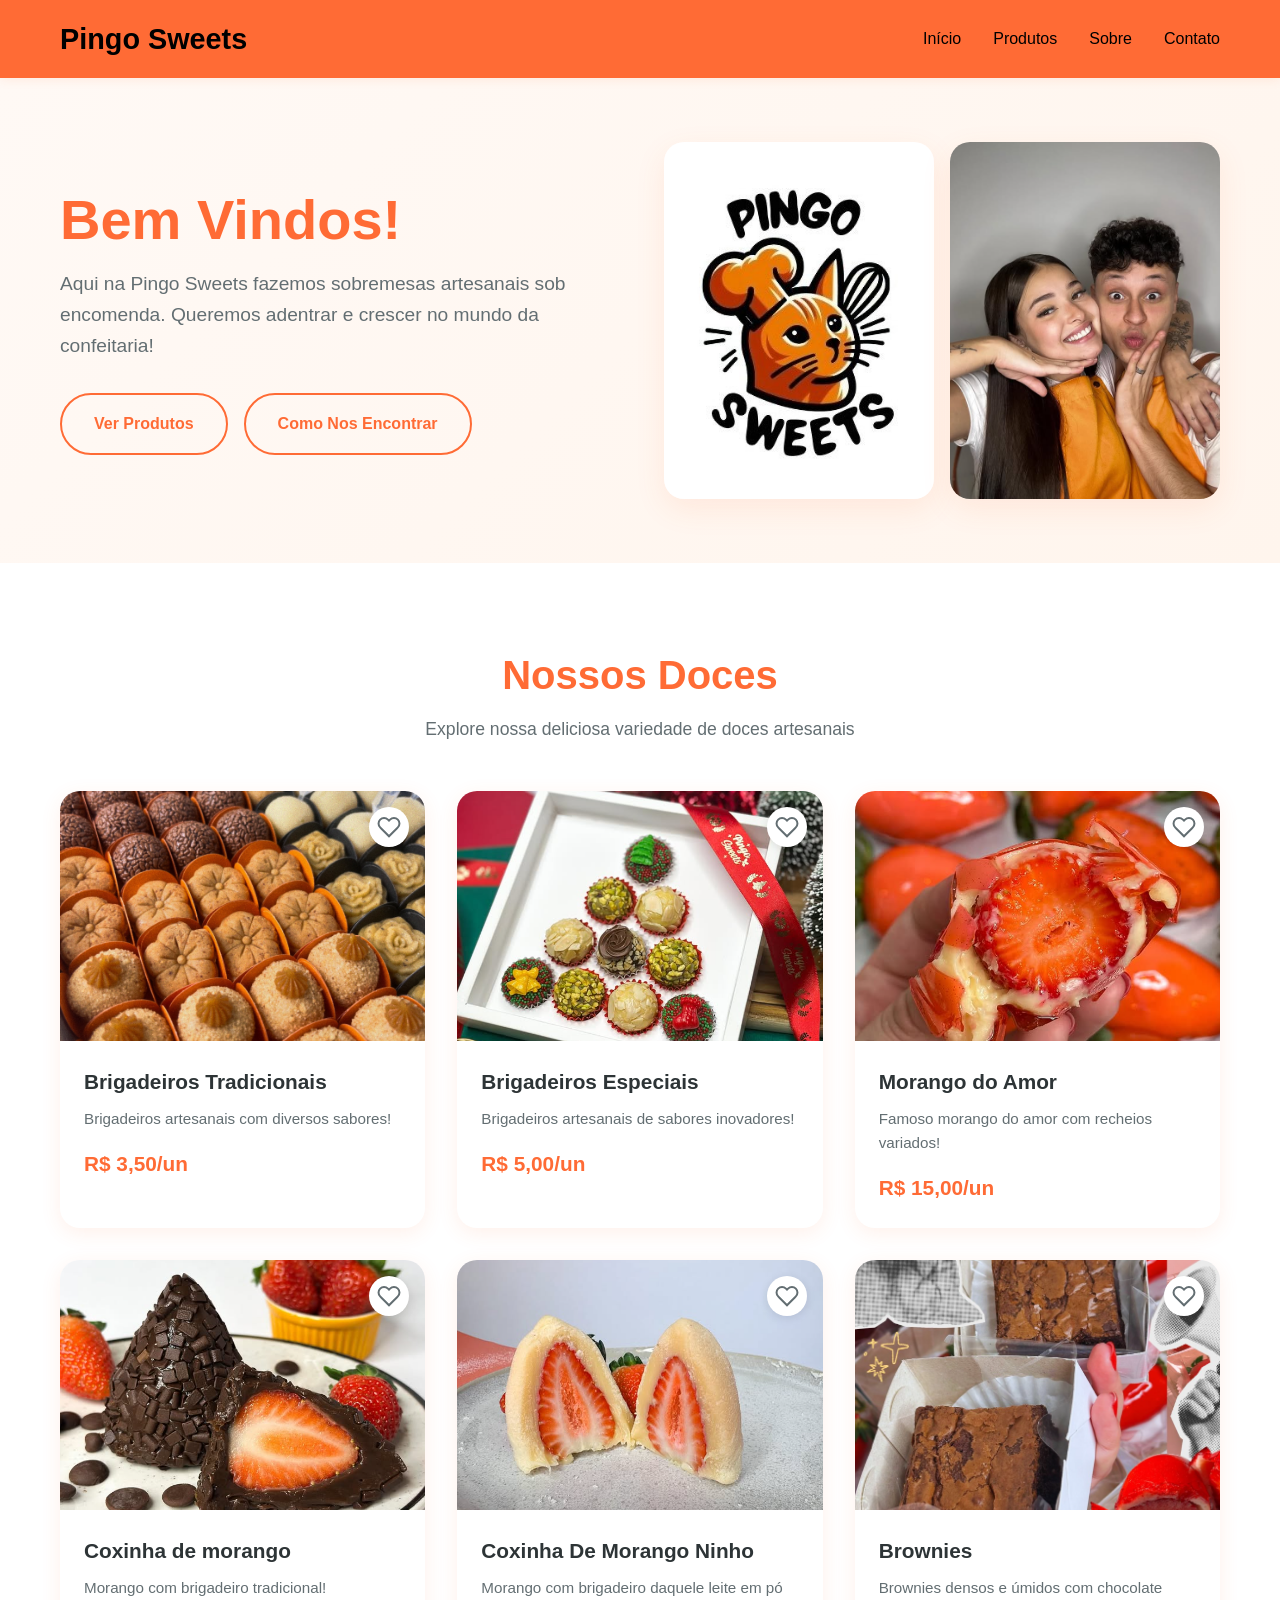
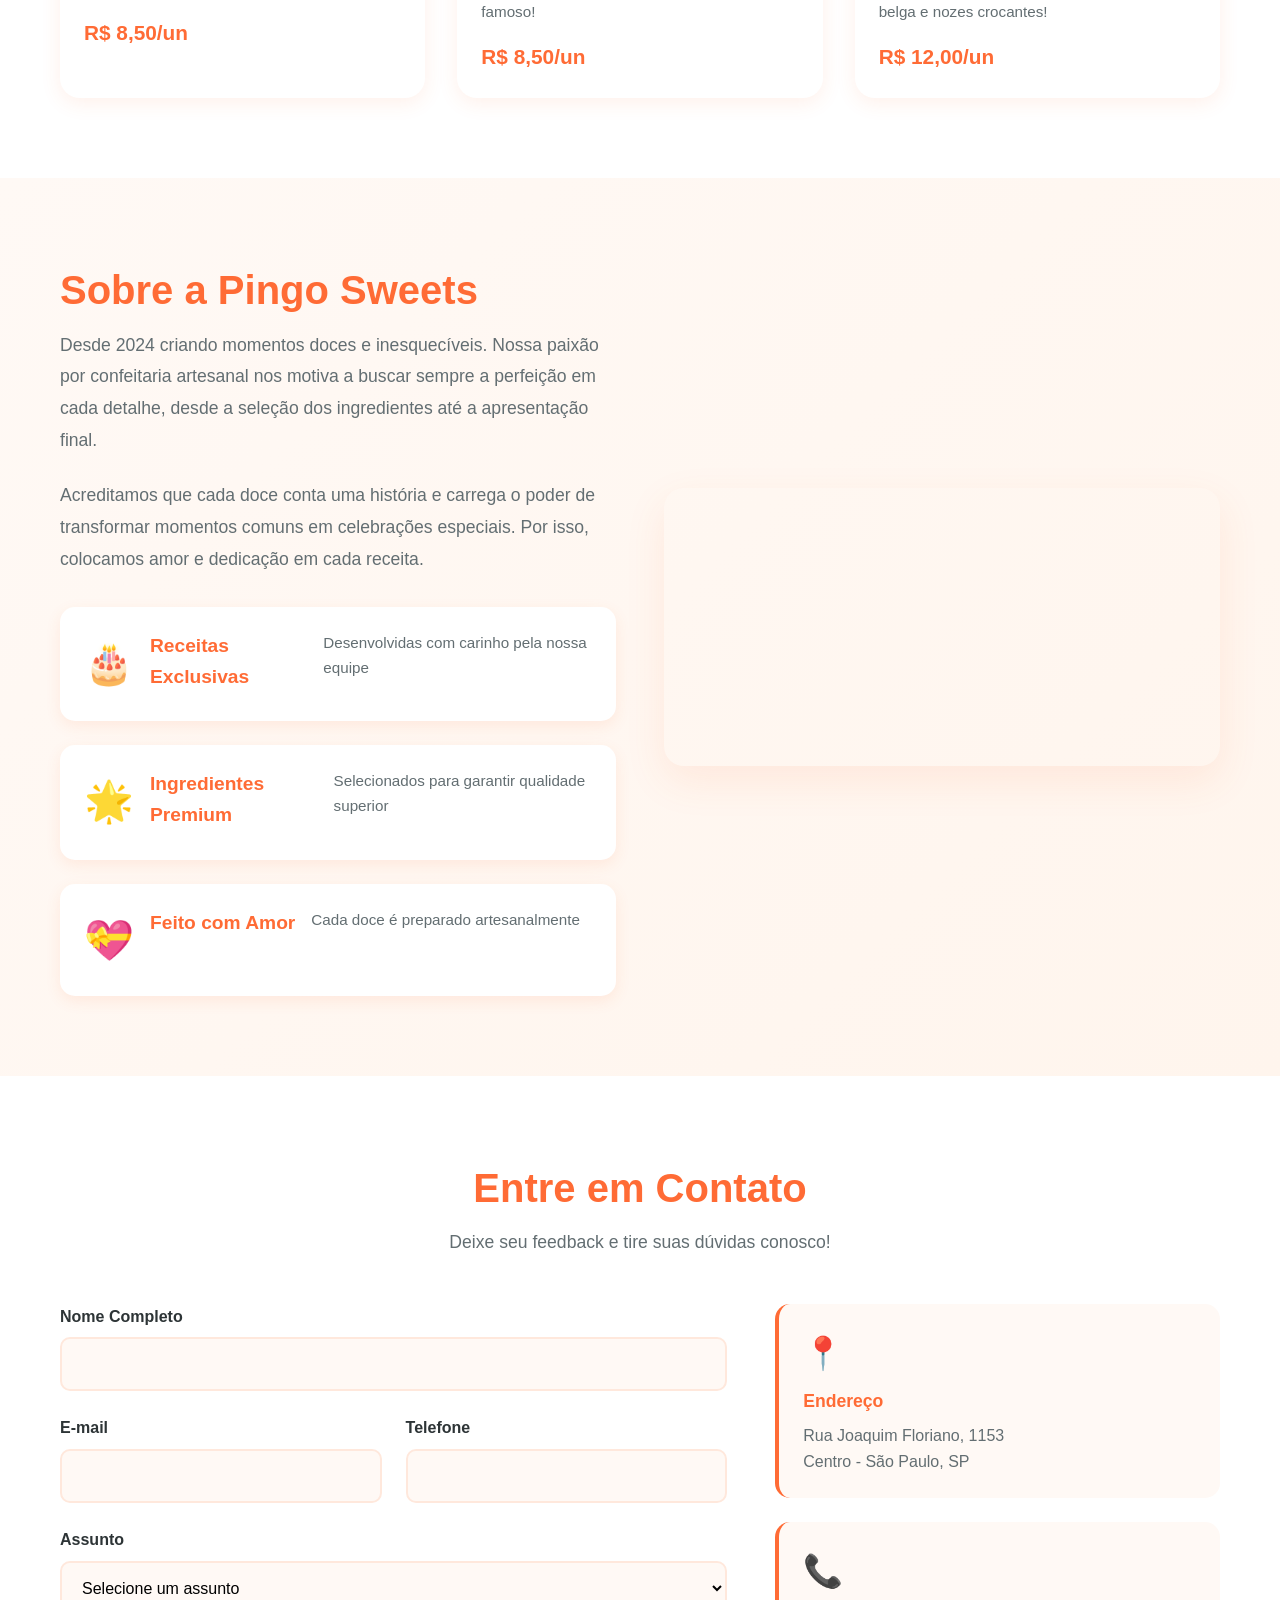
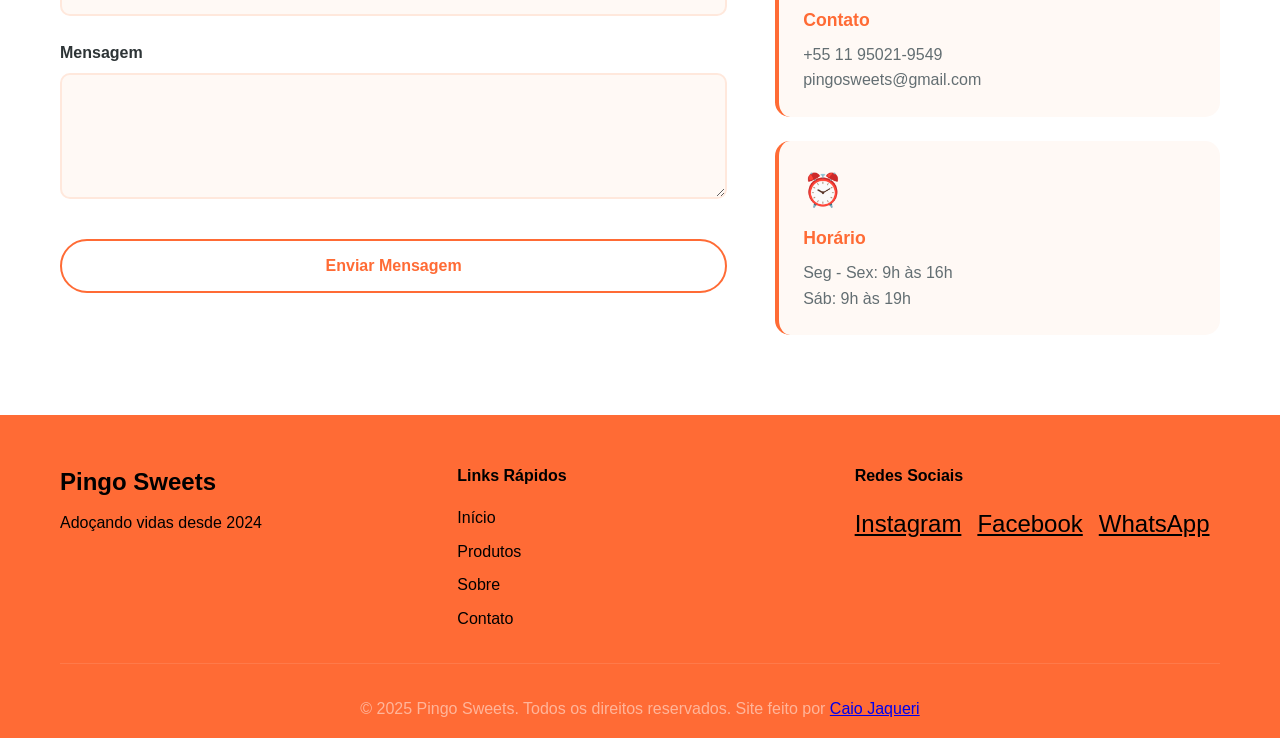
==== commit 8b234def: "mais edições" ====
--- a/arquivos-vscode/index.html
+++ b/arquivos-vscode/index.html
@@ -7,7 +7,7 @@
     <link rel="stylesheet" href="styles.css">
 </head>
 <body>
-    <!-- Header -->
+    <!-- Cabeçalho -->
     <header class="header">
         <div class="container">
             <div class="header-content">
@@ -27,14 +27,14 @@
         </div>
     </header>
 
-    <!-- Hero Section -->
+    <!-- Seção Inicial (Hero) -->
     <section id="home" class="hero">
         <div class="container">
             <div class="hero-content">
                 <div class="hero-text">
                     <h2 class="hero-title">Bem Vindos!</h2>
                     <p class="hero-description">
-                        Aqui na Pingo Sweets fazemos sobremesas artesanais sob encomenda. Queremos adentrar e crescer no mundo da confeitaria
+                        Aqui na Pingo Sweets fazemos sobremesas artesanais sob encomenda. Queremos adentrar e crescer no mundo da confeitaria!
                     </p>
                     <div class="hero-buttons">
                         <a href="#products" class="btn btn-primary">Ver Produtos</a>
@@ -53,7 +53,7 @@
         </div>
     </section>
 
-    <!-- Products Section -->
+    <!-- Seção de Produtos -->
     <section id="products" class="products">
         <div class="container">
             <div class="section-header">
@@ -172,14 +172,14 @@
         </div>
     </section>
 
-    <!-- About Section -->
+    <!-- Seção Sobre -->
     <section id="about" class="about">
         <div class="container">
             <div class="about-content">
                 <div class="about-text">
                     <h2 class="section-title">Sobre a Pingo Sweets</h2>
                     <p class="about-description">
-                        Há mais de 10 anos criando momentos doces e inesquecíveis. Nossa paixão por confeitaria 
+                        Desde 2024 criando momentos doces e inesquecíveis. Nossa paixão por confeitaria 
                         artesanal nos motiva a buscar sempre a perfeição em cada detalhe, desde a seleção dos 
                         ingredientes até a apresentação final.
                     </p>
@@ -222,12 +222,12 @@
         </div>
     </section>
 
-    <!-- Contact Section -->
+    <!-- Seção de Contato -->
     <section id="contact" class="contact">
         <div class="container">
             <div class="section-header">
                 <h2 class="section-title">Entre em Contato</h2>
-                <p class="section-description">Faça seu pedido ou tire suas dúvidas conosco</p>
+                <p class="section-description">Deixe seu feedback e tire suas dúvidas conosco!</p>
             </div>
             <div class="contact-content">
                 <form class="contact-form" id="contactForm">
@@ -249,7 +249,6 @@
                         <label for="subject">Assunto</label>
                         <select id="subject" name="subject" required>
                             <option value="">Selecione um assunto</option>
-                            <option value="pedido">Fazer um Pedido</option>
                             <option value="orcamento">Solicitar Orçamento</option>
                             <option value="duvida">Tirar Dúvidas</option>
                             <option value="outro">Outro</option>
@@ -282,13 +281,13 @@
         </div>
     </section>
 
-    <!-- Footer -->
+    <!-- Rodapé -->
     <footer class="footer">
         <div class="container">
             <div class="footer-content">
                 <div class="footer-section">
                     <h3 class="footer-title">Pingo Sweets</h3>
-                    <p class="footer-text">Adoçando vidas desde 2020</p>
+                    <p class="footer-text">Adoçando vidas desde 2024</p>
                 </div>
                 <div class="footer-section">
                     <h4 class="footer-subtitle">Links Rápidos</h4>
@@ -302,14 +301,16 @@
                 <div class="footer-section">
                     <h4 class="footer-subtitle">Redes Sociais</h4>
                     <div class="social-links">
-                        <a href="https://www.instagram.com/pingo_sweets/" aria-label="Instagram">📷</a>
-                        <a href="#" aria-label="Facebook">👍</a>
-                        <a href="+55 11 95021-9549" aria-label="WhatsApp">💬</a>
-                    </div>
-                </div>
-            </div>
-            <div class="footer-bottom">
-                <p>&copy; 2025 Doce Encanto. Todos os direitos reservados.</p>
+                        <a href="https://www.instagram.com/pingo_sweets/" aria-label="Instagram" target="_blank" rel="noopener noreferrer">Instagram</a>
+
+                        <a href="https://web.facebook.com/profile.php?id=61560387206406" aria-label="Facebook" target="_blank" rel="noopener noreferrer">Facebook</a>
+
+                        <a href="https://wa.me/5511950219549" aria-label="WhatsApp" target="_blank" rel="noopener noreferrer">WhatsApp</a>
+                    </div>
+                </div>
+            </div>
+                <div class="footer-bottom">
+                <p>&copy; 2025 Pingo Sweets. Todos os direitos reservados. Site feito por <a href="https://github.com/Caiojaqueri" target="_blank" rel="noopener noreferrer">Caio Jaqueri</a></p>
             </div>
         </div>
     </footer>
--- a/arquivos-vscode/styles.css
+++ b/arquivos-vscode/styles.css
@@ -34,9 +34,9 @@
   padding: 0 20px;
 }
 
-/* Header */
+/* Cabeçalho */
 .header {
-  background: var(--surface);
+  background: var(--primary);
   box-shadow: 0 2px 10px var(--shadow);
   position: sticky;
   top: 0;
@@ -58,7 +58,7 @@
 .logo {
   font-size: 1.8rem;
   font-weight: bold;
-  color: var(--primary);
+  color: black;
   cursor: pointer;
   transition: transform 0.3s ease;
 }
@@ -73,7 +73,7 @@
 }
 
 .nav-link {
-  color: var(--text);
+  color: black;
   text-decoration: none;
   font-weight: 500;
   position: relative;
@@ -87,12 +87,12 @@
   left: 0;
   width: 0;
   height: 2px;
-  background: var(--primary);
+  background: var(--surface);
   transition: width 0.3s ease;
 }
 
 .nav-link:hover {
-  color: var(--primary);
+  color: var(--surface);
 }
 
 .nav-link:hover::after {
@@ -117,7 +117,7 @@
   transition: all 0.3s ease;
 }
 
-/* Hero Section */
+/* Seção Inicial (Hero) */
 .hero {
   padding: 4rem 0;
   background: linear-gradient(135deg, var(--background) 0%, #fff5ed 100%);
@@ -164,13 +164,14 @@
 }
 
 .btn-primary {
+  background: transparent;
+  color: var(--primary);
+  border: 2px solid var(--primary);
+}
+
+.btn-primary:hover {
   background: var(--primary);
-  color: white;
-  box-shadow: 0 4px 15px var(--shadow);
-}
-
-.btn-primary:hover {
-  background: var(--primary-dark);
+  color: black;
   transform: translateY(-2px);
   box-shadow: 0 6px 20px var(--shadow-hover);
 }
@@ -183,8 +184,9 @@
 
 .btn-secondary:hover {
   background: var(--primary);
-  color: white;
+  color: black;
   transform: translateY(-2px);
+  box-shadow: 0 6px 20px var(--shadow-hover);
 }
 
 .hero-images {
@@ -236,7 +238,7 @@
   transform: scale(1.1);
 }
 
-/* Products Section */
+/* Seção de Produtos */
 .products {
   padding: 5rem 0;
   background: var(--surface);
@@ -396,7 +398,7 @@
   transform: scale(1.05);
 }
 
-/* About Section */
+/* Seção Sobre */
 .about {
   padding: 5rem 0;
   background: linear-gradient(135deg, var(--background) 0%, #fff5ed 100%);
@@ -479,7 +481,7 @@
   display: block;
 }
 
-/* Contact Section */
+/* Seção de Contato */
 .contact {
   padding: 5rem 0;
   background: var(--surface);
@@ -580,10 +582,10 @@
   line-height: 1.6;
 }
 
-/* Footer */
+/* Rodapé */
 .footer {
-  background: var(--text);
-  color: white;
+  background: var(--primary);
+  color: black;
   padding: 3rem 0 1rem;
 }
 
@@ -600,11 +602,11 @@
 }
 
 .footer-text {
-  color: rgba(255, 255, 255, 0.7);
+  color: black;
 }
 
 .footer-subtitle {
-  color: var(--primary);
+  color: black;
   margin-bottom: 1rem;
 }
 
@@ -616,13 +618,13 @@
 }
 
 .footer-links a {
-  color: rgba(255, 255, 255, 0.7);
+  color: black;
   text-decoration: none;
   transition: color 0.3s ease;
 }
 
 .footer-links a:hover {
-  color: var(--primary);
+  color: var(--surface);
 }
 
 .social-links {
@@ -633,10 +635,12 @@
 .social-links a {
   font-size: 1.5rem;
   transition: transform 0.3s ease;
+  color: black;
 }
 
 .social-links a:hover {
   transform: scale(1.2);
+  color: var(--surface);
 }
 
 .footer-bottom {
@@ -646,7 +650,7 @@
   color: rgba(255, 255, 255, 0.5);
 }
 
-/* Animations */
+/* Animações */
 @keyframes fadeIn {
   from {
     opacity: 0;
@@ -667,7 +671,7 @@
   }
 }
 
-/* Responsive */
+/* Responsivo */
 @media (max-width: 768px) {
   .nav {
     display: none;
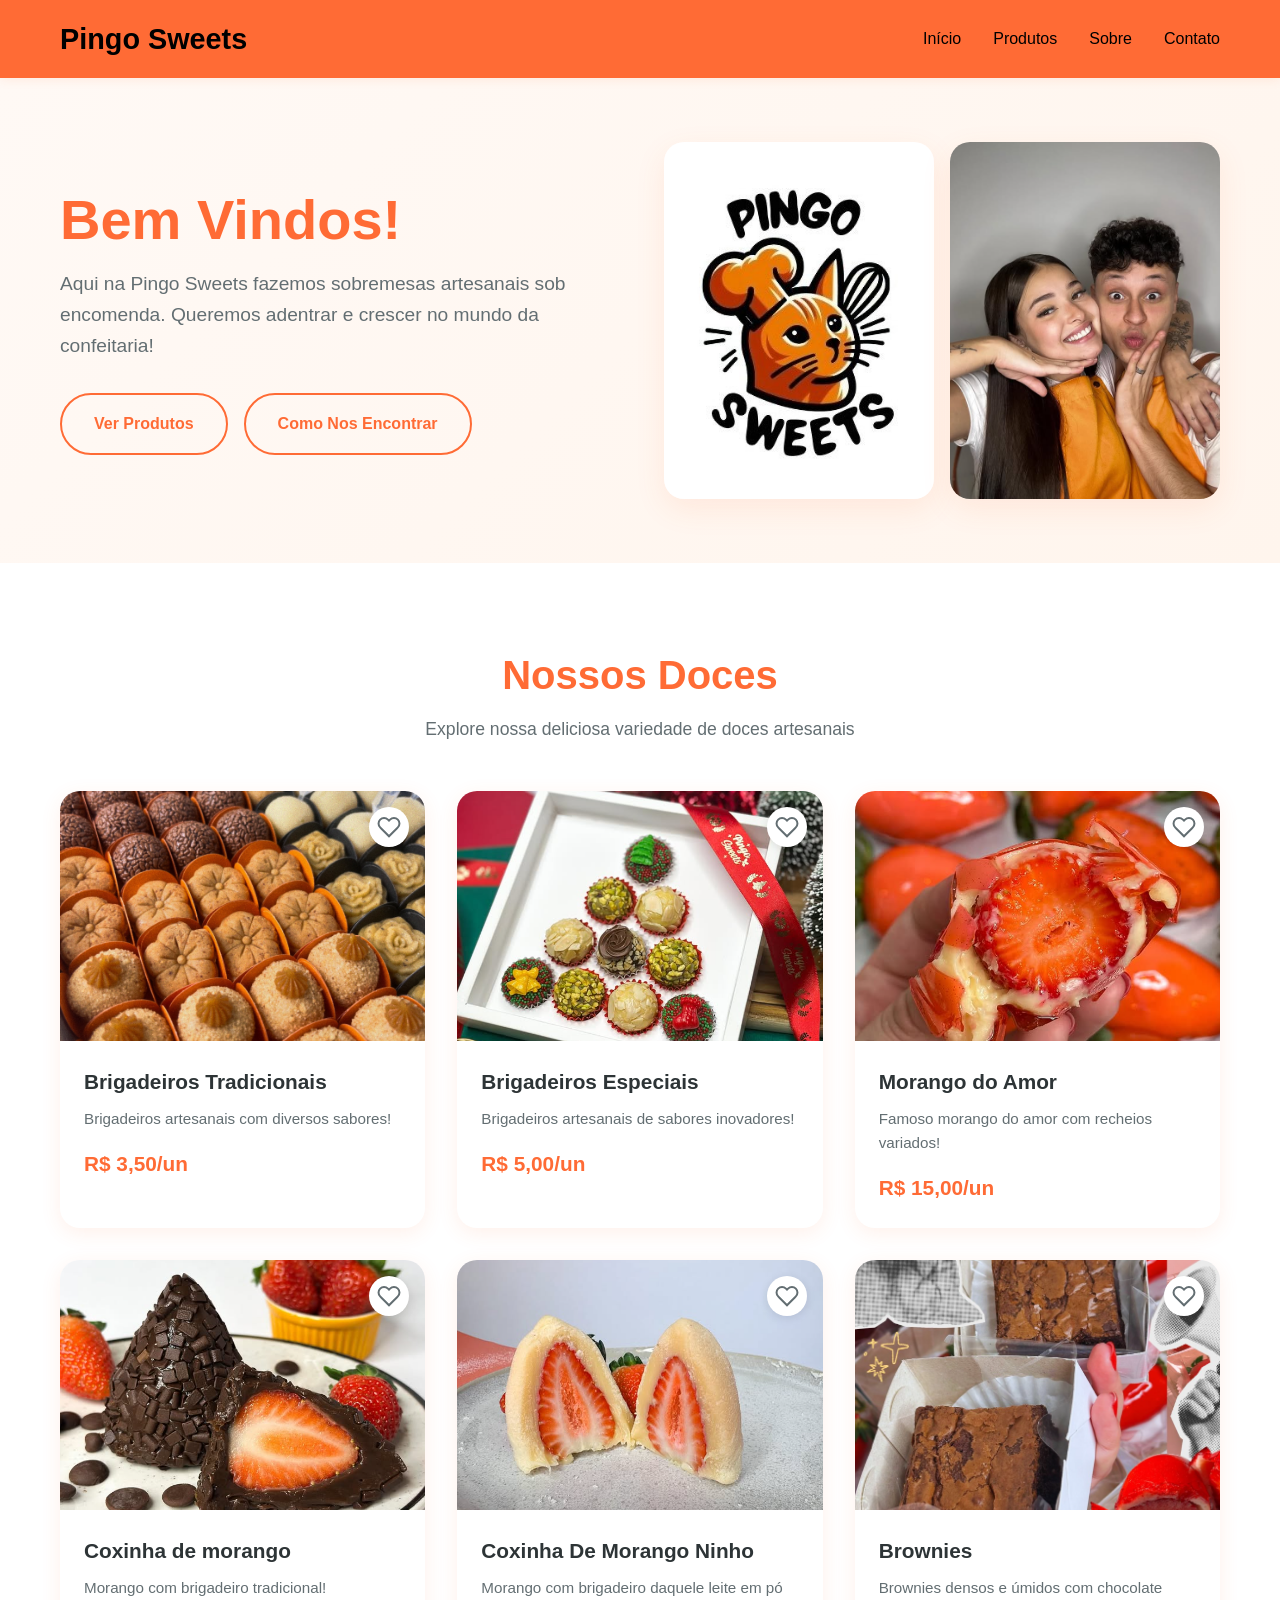
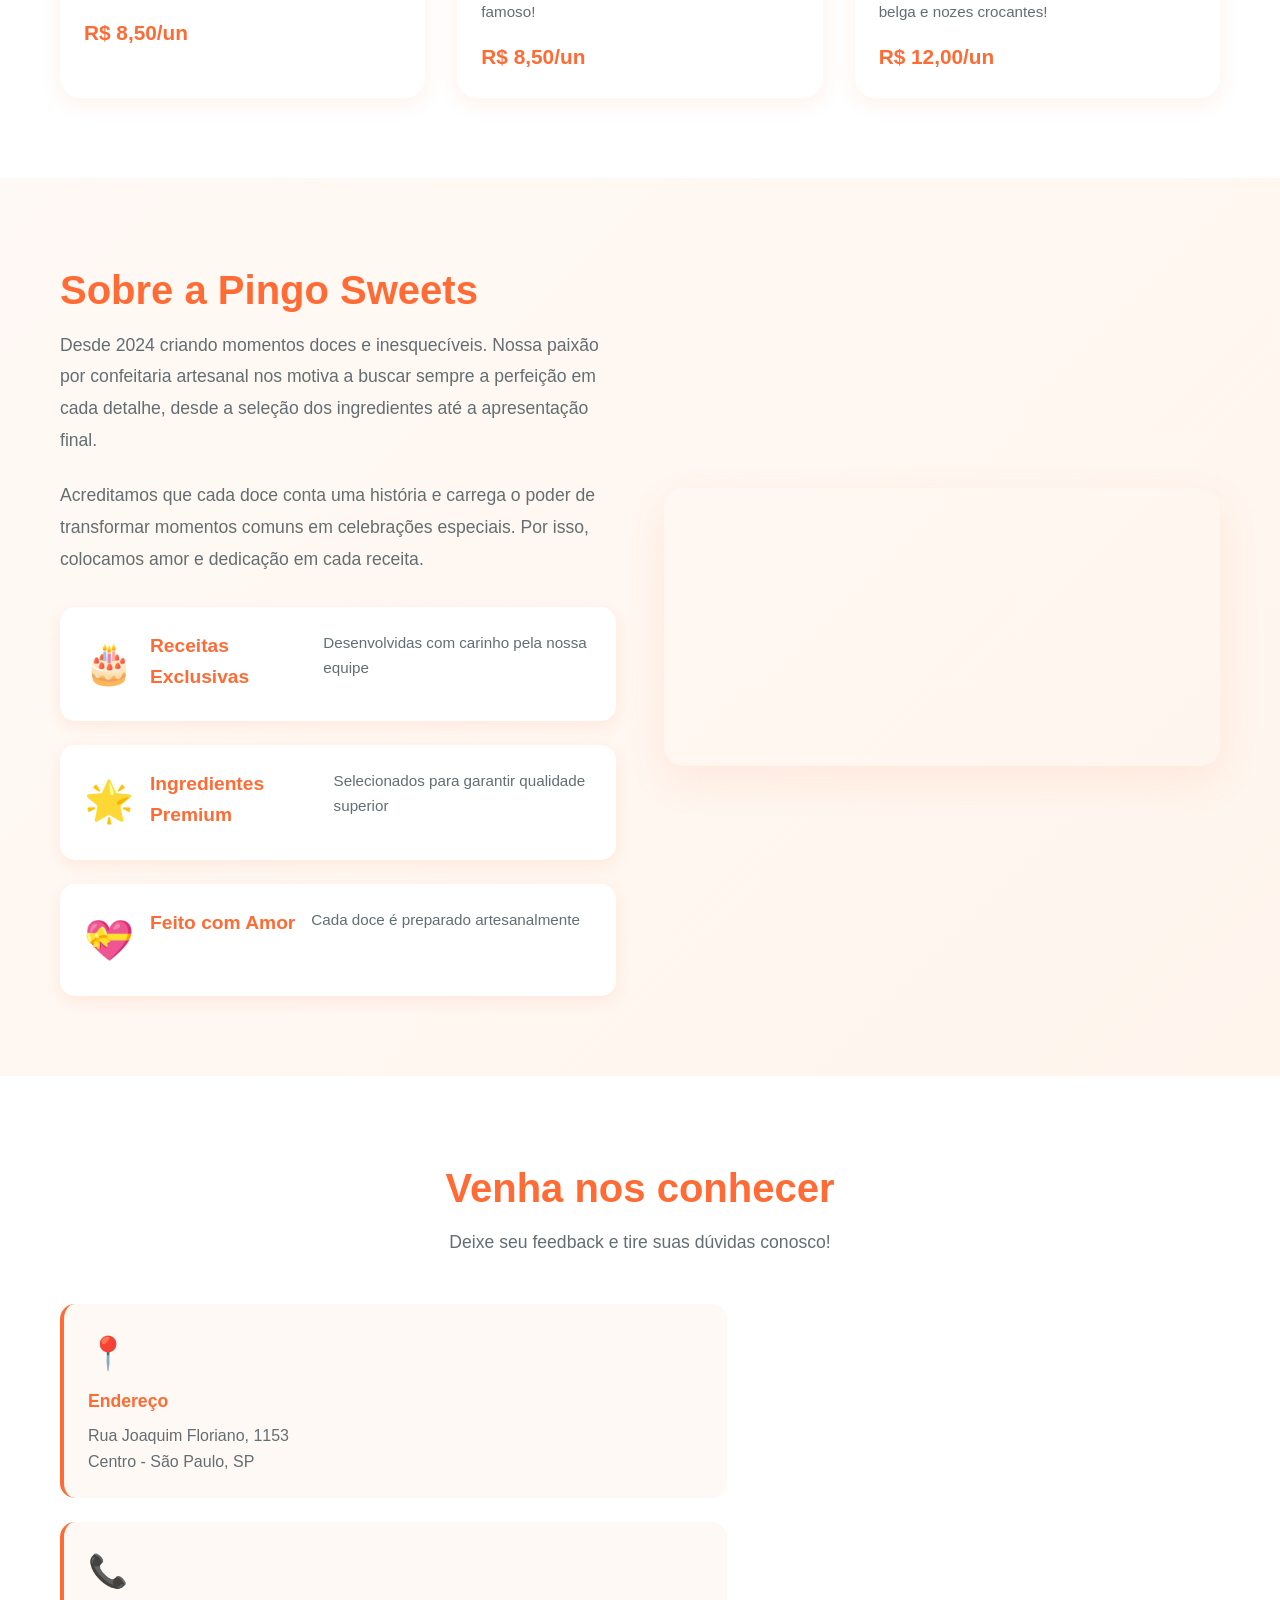
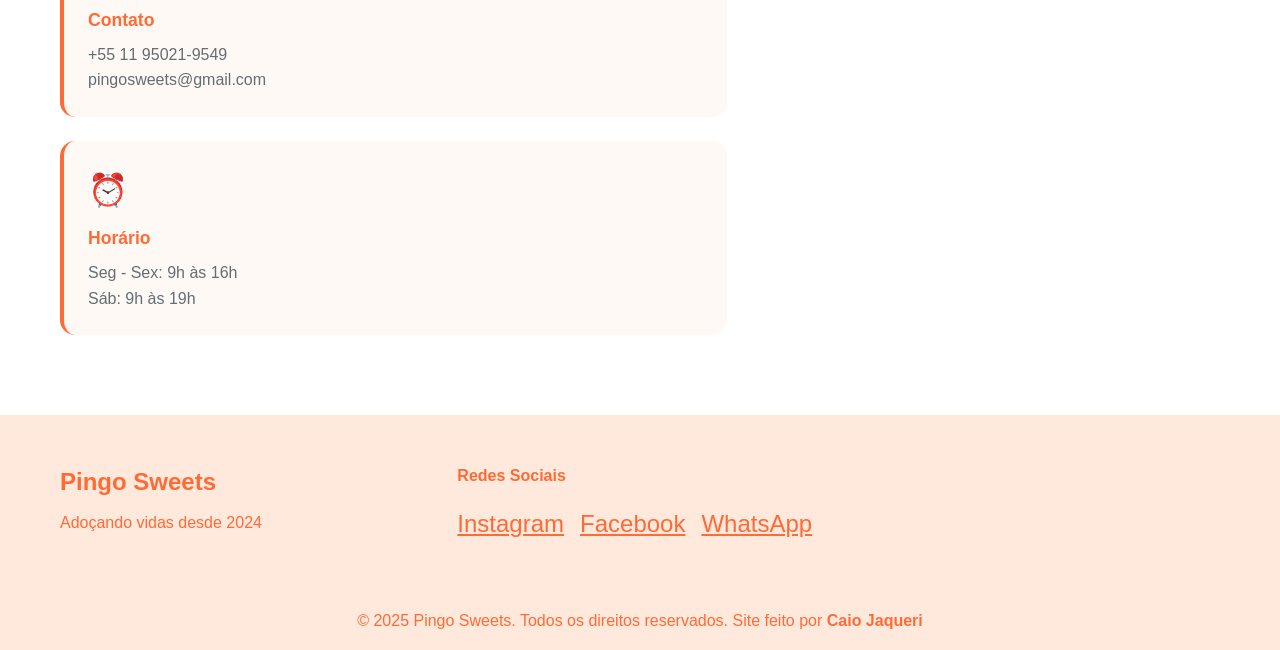
==== commit aa7b27d5: "algumas alterações" ====
--- a/arquivos-vscode/index.html
+++ b/arquivos-vscode/index.html
@@ -226,40 +226,10 @@
     <section id="contact" class="contact">
         <div class="container">
             <div class="section-header">
-                <h2 class="section-title">Entre em Contato</h2>
+                <h2 class="section-title">Venha nos conhecer</h2>
                 <p class="section-description">Deixe seu feedback e tire suas dúvidas conosco!</p>
             </div>
             <div class="contact-content">
-                <form class="contact-form" id="contactForm">
-                    <div class="form-group">
-                        <label for="name">Nome Completo</label>
-                        <input type="text" id="name" name="name" required>
-                    </div>
-                    <div class="form-row">
-                        <div class="form-group">
-                            <label for="email">E-mail</label>
-                            <input type="email" id="email" name="email" required>
-                        </div>
-                        <div class="form-group">
-                            <label for="phone">Telefone</label>
-                            <input type="tel" id="phone" name="phone" required>
-                        </div>
-                    </div>
-                    <div class="form-group">
-                        <label for="subject">Assunto</label>
-                        <select id="subject" name="subject" required>
-                            <option value="">Selecione um assunto</option>
-                            <option value="orcamento">Solicitar Orçamento</option>
-                            <option value="duvida">Tirar Dúvidas</option>
-                            <option value="outro">Outro</option>
-                        </select>
-                    </div>
-                    <div class="form-group">
-                        <label for="message">Mensagem</label>
-                        <textarea id="message" name="message" rows="5" required></textarea>
-                    </div>
-                    <button type="submit" class="btn btn-primary btn-submit">Enviar Mensagem</button>
-                </form>
                 <div class="contact-info">
                     <div class="info-card">
                         <div class="info-icon">📍</div>
@@ -290,15 +260,6 @@
                     <p class="footer-text">Adoçando vidas desde 2024</p>
                 </div>
                 <div class="footer-section">
-                    <h4 class="footer-subtitle">Links Rápidos</h4>
-                    <ul class="footer-links">
-                        <li><a href="#home">Início</a></li>
-                        <li><a href="#products">Produtos</a></li>
-                        <li><a href="#about">Sobre</a></li>
-                        <li><a href="#contact">Contato</a></li>
-                    </ul>
-                </div>
-                <div class="footer-section">
                     <h4 class="footer-subtitle">Redes Sociais</h4>
                     <div class="social-links">
                         <a href="https://www.instagram.com/pingo_sweets/" aria-label="Instagram" target="_blank" rel="noopener noreferrer">Instagram</a>
--- a/arquivos-vscode/styles.css
+++ b/arquivos-vscode/styles.css
@@ -584,9 +584,9 @@
 
 /* Rodapé */
 .footer {
-  background: var(--primary);
-  color: black;
-  padding: 3rem 0 1rem;
+  background: var(--border);
+  color: var(--primary);
+  padding: 3rem 0 1rem; 
 }
 
 .footer-content {
@@ -602,11 +602,11 @@
 }
 
 .footer-text {
-  color: black;
+  color: var(--primary);
 }
 
 .footer-subtitle {
-  color: black;
+  color: var(--primary);
   margin-bottom: 1rem;
 }
 
@@ -618,13 +618,13 @@
 }
 
 .footer-links a {
-  color: black;
+  color: var(--primary);
   text-decoration: none;
   transition: color 0.3s ease;
 }
 
 .footer-links a:hover {
-  color: var(--surface);
+  color: var(--primary);
 }
 
 .social-links {
@@ -635,19 +635,25 @@
 .social-links a {
   font-size: 1.5rem;
   transition: transform 0.3s ease;
-  color: black;
+  color: var(--primary);
 }
 
 .social-links a:hover {
   transform: scale(1.2);
-  color: var(--surface);
+  color: var(--primary);
 }
 
 .footer-bottom {
   text-align: center;
   padding-top: 2rem;
   border-top: 1px solid rgba(255, 255, 255, 0.1);
-  color: rgba(255, 255, 255, 0.5);
+  color: var(--primary)
+}
+
+.footer-bottom a {
+  color: var(--primary);
+  text-decoration: none;
+  font-weight: 600;
 }
 
 /* Animações */
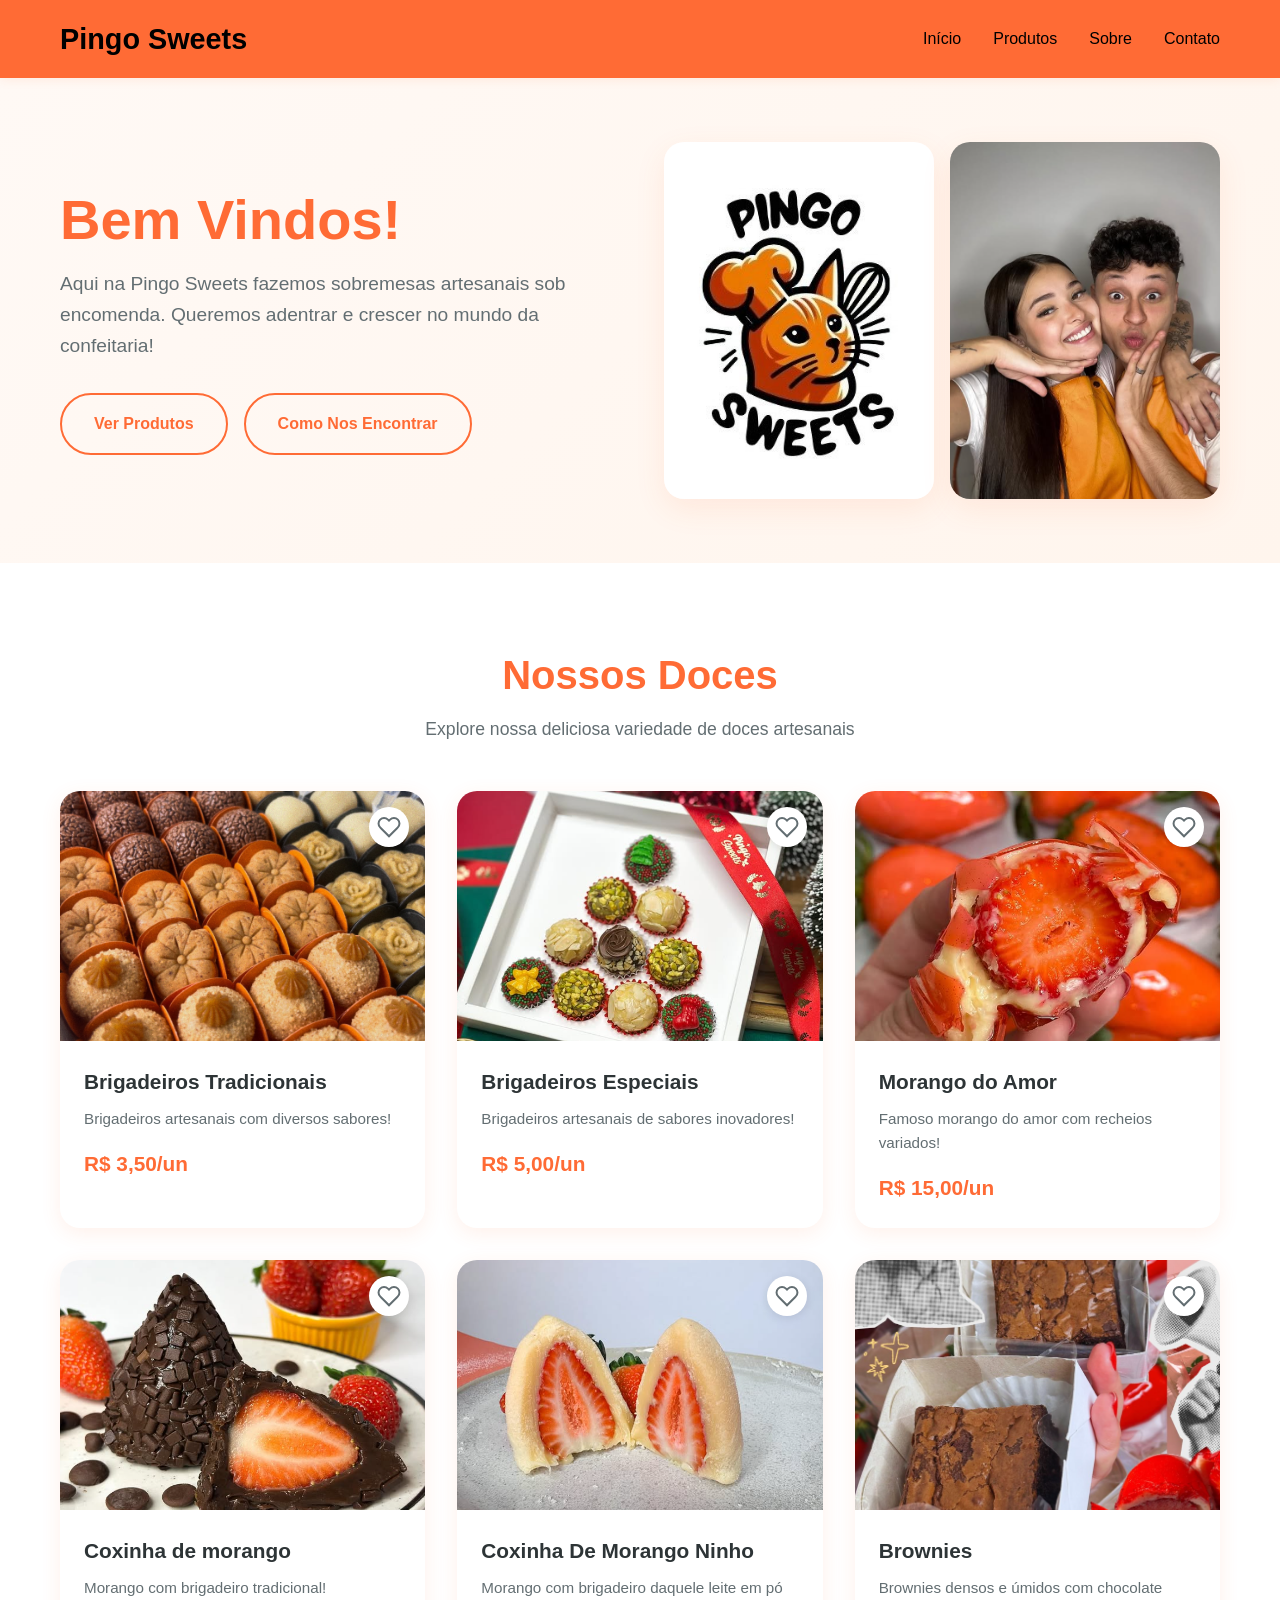
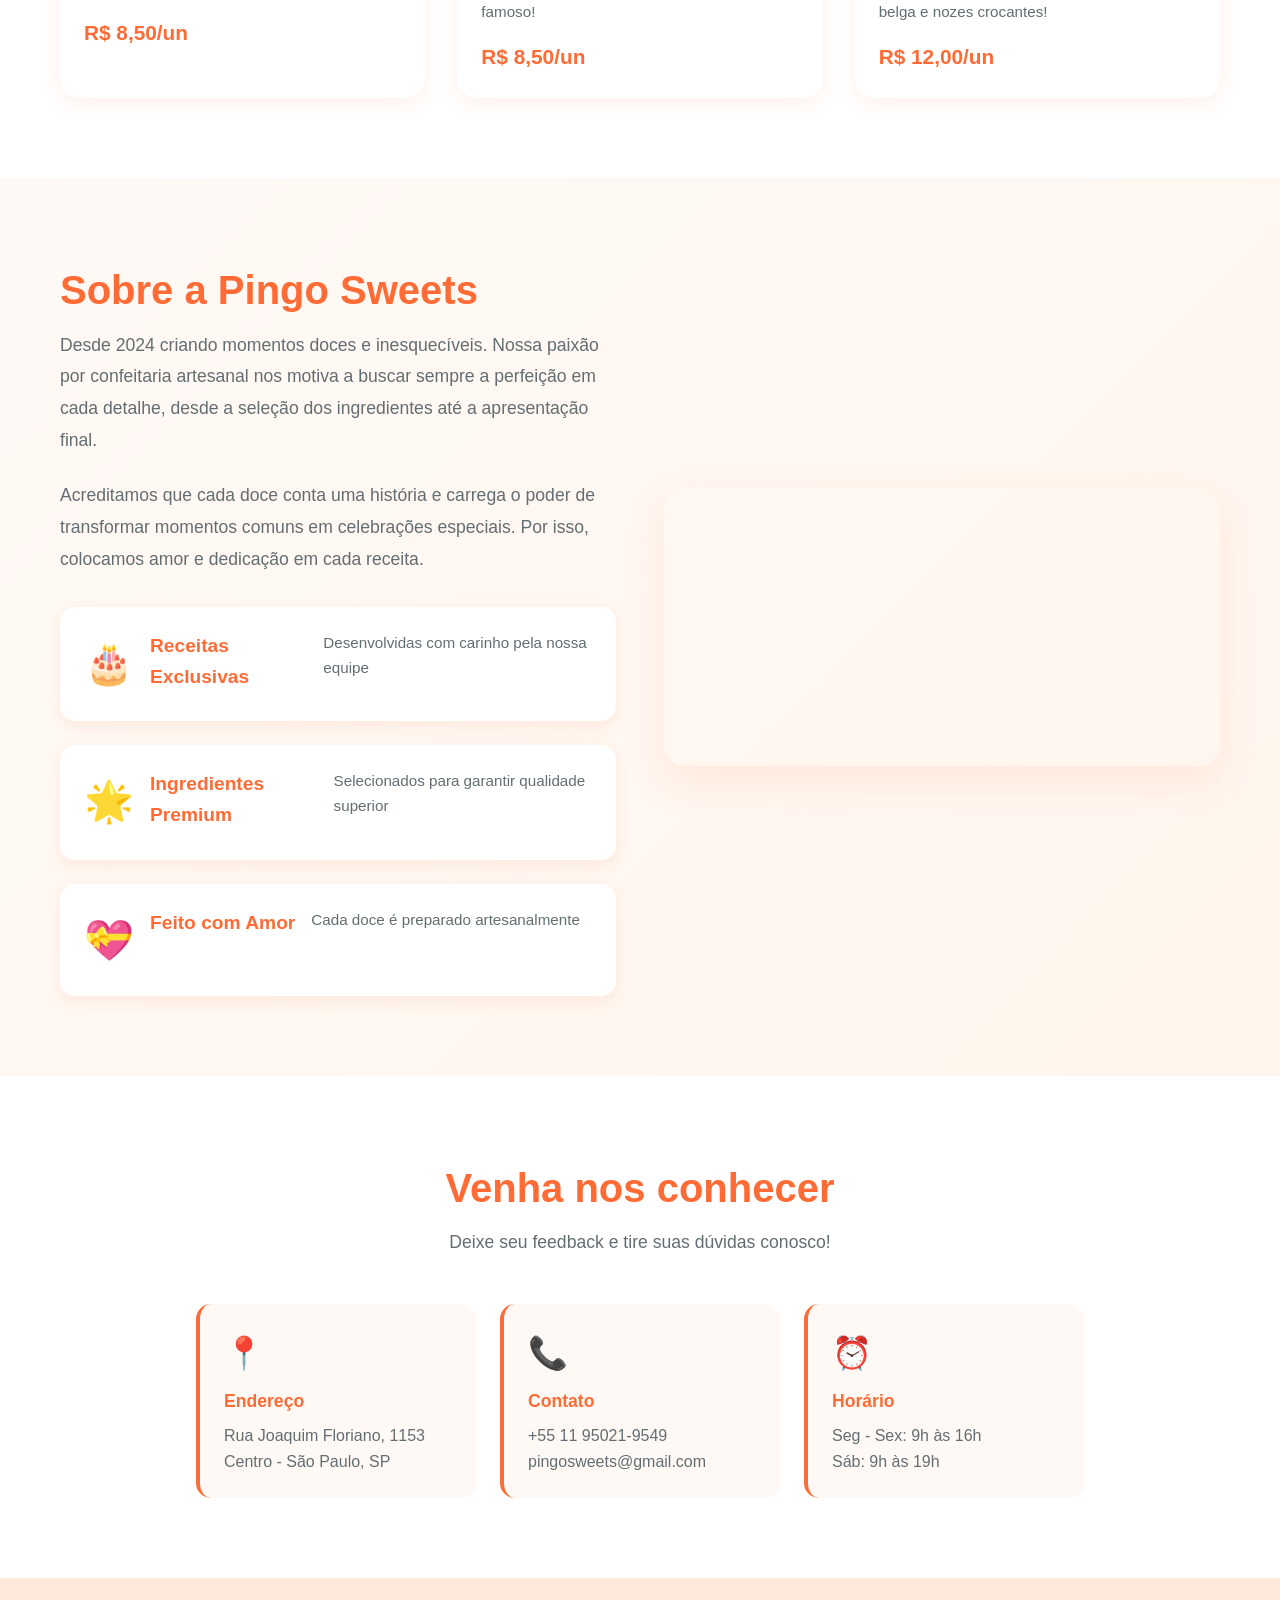
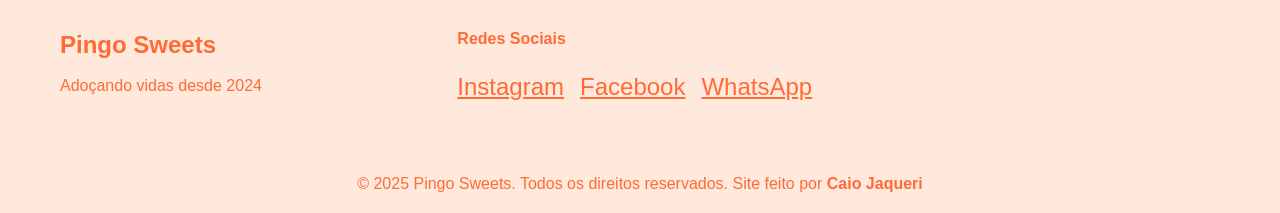
==== commit 7c863ec6: "ultimas alterações nas imagens e links" ====
--- a/arquivos-vscode/index.html
+++ b/arquivos-vscode/index.html
@@ -5,6 +5,7 @@
     <meta name="viewport" content="width=device-width, initial-scale=1.0">
     <title>Pingo Sweets - Doces Artesanais</title>
     <link rel="stylesheet" href="styles.css">
+    <link rel="shortcut icon" href="../imagens/bolinho.png" type="image/x-icon">
 </head>
 <body>
     <!-- Cabeçalho -->
--- a/arquivos-vscode/styles.css
+++ b/arquivos-vscode/styles.css
@@ -193,7 +193,7 @@
   display: grid;
   grid-template-columns: repeat(2, 1fr);
   gap: 1rem;
-  animation: fadeIn 1s ease 0.6s backwards;
+  animation: fadeInUp 1s ease 0.6s backwards;
 }
 
 .image-card {
@@ -203,6 +203,9 @@
   transition: all 0.4s ease;
   cursor: pointer;
   position: relative;
+
+  animation: float 4s ease-in-out infinite;
+  animation-direction: alternate-reverse;
 }
 
 .image-card::before {
@@ -489,7 +492,7 @@
 
 .contact-content {
   display: grid;
-  grid-template-columns: 1.5fr 1fr;
+  grid-template-columns: 1fr;
   gap: 3rem;
   margin-top: 3rem;
 }
@@ -548,9 +551,11 @@
 }
 
 .contact-info {
-  display: flex;
-  flex-direction: column;
+  display: grid;
+  grid-template-columns: repeat(auto-fit, minmax(280px, 1fr));
   gap: 1.5rem;
+  max-width: 1200px;
+  margin: 0 auto;
 }
 
 .info-card {
@@ -559,6 +564,9 @@
   border-radius: 15px;
   border-left: 4px solid var(--primary);
   transition: all 0.3s ease;
+  max-width: 350px;
+  margin: 0 auto;
+  width: 100%;
 }
 
 .info-card:hover {
@@ -657,6 +665,15 @@
 }
 
 /* Animações */
+@keyframes float {
+  0%, 100% {
+    transform: translateY(0);
+  }
+  50% {
+    transform: translateY(-20px);
+  }
+}
+
 @keyframes fadeIn {
   from {
     opacity: 0;
@@ -666,16 +683,7 @@
   }
 }
 
-@keyframes fadeInUp {
-  from {
-    opacity: 0;
-    transform: translateY(30px);
-  }
-  to {
-    opacity: 1;
-    transform: translateY(0);
-  }
-}
+
 
 /* Responsivo */
 @media (max-width: 768px) {
